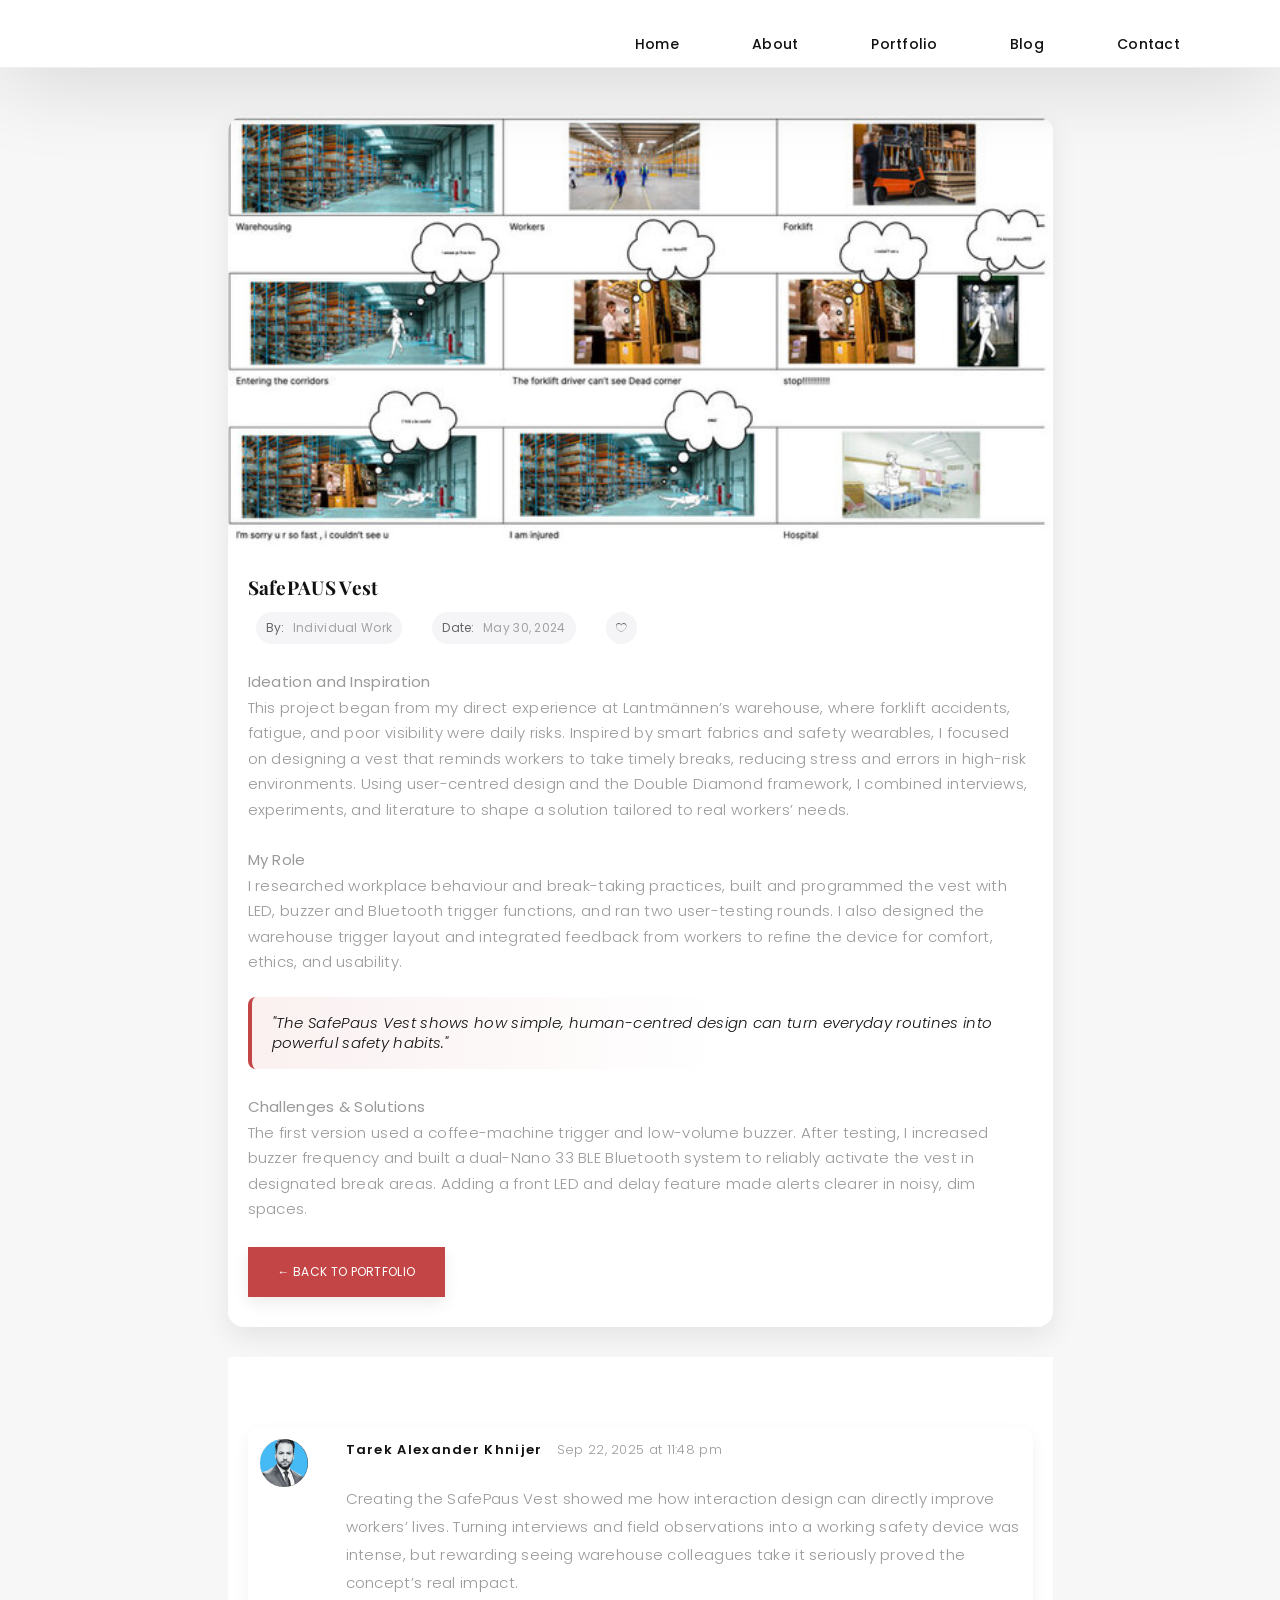
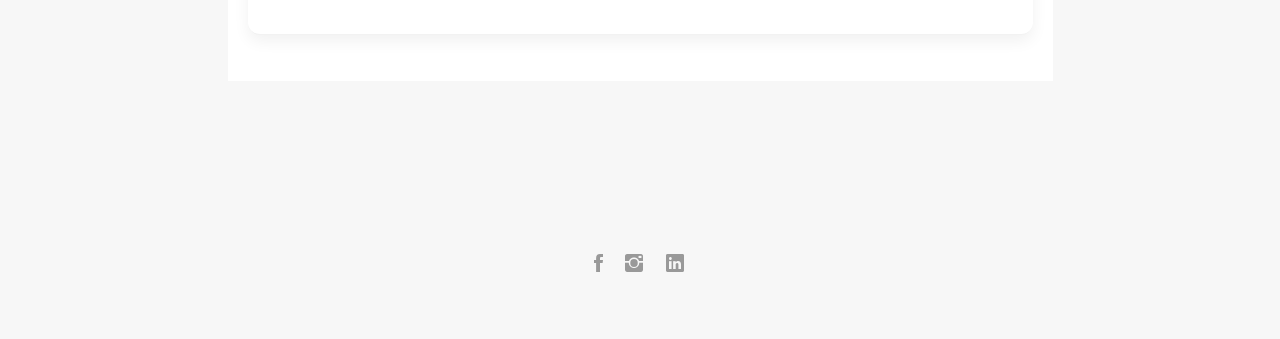
==== blog-single 4.html @ 35bedae0 "Add files via upload" ====
<!DOCTYPE html>
<html lang="en">
<head>
  <!-- meta -->
  <meta charset="utf-8">
  <meta content="width=device-width, initial-scale=1.0" name="viewport">

  <title>SafePAUS Vest</title>
  <meta name="description" content="SafePause Vest is a wearable concept designed to improve safety and well-being in warehouse environments. It gently reminds workers to take regular breaks using LED and buzzer feedback, helping reduce fatigue, errors, and accidents. Created by Tarek Alexander Khnijer, inspired by real warehouse experience.">
  <meta name="keywords" content="SafePause Vest, Wearable Design, Interaction Design, UX Research, Workplace Safety, IoT, Bluetooth, Prototyping, Malmö University, Tarek Alexander Khnijer">
  
  <!-- Google Fonts -->
  <link href="https://fonts.googleapis.com/css?family=Poppins:300,300i,400,400i,500,500i,600,600i,700,700i|Playfair+Display:400,400i,700,700i,900,900i" rel="stylesheet">

  <!-- Bootstrap CSS File -->
  <link href="lib/bootstrap/css/bootstrap.min.css" rel="stylesheet">

  <!-- Libraries CSS Files -->
  <link href="lib/ionicons/css/ionicons.min.css" rel="stylesheet">
  <link href="lib/owlcarousel/assets/owl.carousel.min.css" rel="stylesheet">
  <link href="lib/magnific-popup/magnific-popup.css" rel="stylesheet">
  <link href="lib/hover/hover.min.css" rel="stylesheet">

  <!-- Blog Stylesheet File -->
  <link href="css/blog.css" rel="stylesheet">

  <!-- Main Stylesheet File -->
  <link href="css/style.css" rel="stylesheet">

  <!-- Responsive css -->
  <link href="css/responsive.css" rel="stylesheet">

  <!-- Favicon -->
  <link rel="shortcut icon" href="images/favicon.png">

  <!-- ============ Brand + Subpage Overrides (match HOME) ============ -->
  <style>
    :root{
      --brand:#c44545;       /* أحمر ناعم */
      --brand-600:#a83232;   /* أغمق للهوفر */
      --gold:#d4af37;
      --grey:#dcdcdc;
      --ink:#111111;
      --bg:#ffffff;
    }
    @media (prefers-color-scheme: dark){
      :root{ --bg:#0b0f19; --ink:#e5e7eb; --grey:#334155; }
      body{ background:var(--bg); color:var(--ink); }
    }

    body{ background: var(--bg); color: var(--ink); }
    a{ color:var(--brand); text-decoration:none; transition:color .2s ease; }
    a:hover{ color:var(--brand-600); }
    a:focus{ outline:3px solid var(--brand-600); outline-offset:2px; border-radius:4px; }

    /* ===== Subpage NAV (روابط ترجع للـ HOME) ===== */
    #main-nav-subpage.subpage-nav{
      position: sticky; top:0; z-index: 1000;
      background: rgba(255,255,255,.9);
      backdrop-filter: blur(8px);
      border-bottom: 1px solid rgba(0,0,0,.06);
    }
    @media (prefers-color-scheme: dark){
      #main-nav-subpage.subpage-nav{
        background: rgba(11,15,25,.85);
        border-bottom-color: rgba(255,255,255,.06);
      }
    }
    #main-nav-subpage .nav-menu li a{ color: var(--ink); }
    #main-nav-subpage .nav-menu li a:hover{ color: var(--brand-600); }
    .nav-menu{ display:flex; gap:18px; justify-content:center; }

    /* ===== Article layout ===== */
    .main-content{ padding-top: 48px; }
    .single-main .block-main{
      background: #fff; border-radius: 16px; overflow: hidden;
      box-shadow: 0 10px 28px rgba(0,0,0,.08);
    }
    @media (prefers-color-scheme: dark){
      .single-main .block-main{ background:#0f1524; }
    }
    .single-main .block-main img{
      width:100%; height:auto; display:block; object-fit: cover;
      max-height: 520px;
    }
    .single-post .journal-txt h4 a{
      color: var(--ink);
      font-family: "Playfair Display", serif;
      font-weight: 700;
      letter-spacing: .3px;
    }
    .post-meta ul{ display:flex; flex-wrap:wrap; gap:14px; padding-left:0; }
    .post-meta li{
      display:inline-flex; align-items:center; gap:6px;
      color:#666; font-size:14px;
      background: #f5f5f7; padding:6px 10px; border-radius: 999px;
    }
    @media (prefers-color-scheme: dark){
      .post-meta li{ background:#162037; color:#b7c0d1; }
    }

    .single-post .padDiv{ padding: 24px 24px 28px; }
    @media (min-width: 768px){
      .single-post .padDiv{ padding: 32px 36px 40px; }
    }
    .single-post p{ line-height: 1.7; margin-bottom: 1.1rem; }
    .single-post blockquote{
      margin: 1.4rem 0; padding: 1rem 1.25rem;
      border-left: 4px solid var(--brand);
      background: linear-gradient(90deg, rgba(196,69,69,.08), transparent 60%);
      border-radius: 8px;
      font-style: italic;
    }

    /* ===== Comments minimal polish ===== */
    .entry-comments-item{
      display:flex; gap:12px; align-items:flex-start;
      background:#fff; border-radius:12px; padding:12px; box-shadow:0 6px 16px rgba(0,0,0,.06);
    }
    @media (prefers-color-scheme: dark){
      .entry-comments-item{ background:#0f1524; }
    }
    .entry-comments-avatar{ width:48px; height:48px; border-radius:50%; object-fit:cover; }
    .entry-comments-author{ font-weight:600; color:var(--ink); }

    /* ===== Buttons ===== */
    .btn-brand{
      background:var(--brand); border-color:var(--brand); color:#fff;
      box-shadow: 0 6px 16px rgba(0,0,0,.08);
      transition: all .2s ease; cursor: pointer;
    }
    .btn-brand:hover{ background:var(--brand-600); border-color:var(--brand-600); transform: translateY(-2px); box-shadow: 0 12px 24px rgba(0,0,0,.12); }

    /* ===== Mobile tweaks ===== */
    @media (max-width: 575.98px){
      .single-main .block-main img{ max-height: 360px; }
      .nav-menu{ gap:12px; font-size: 14px; }
    }

    /* احترام تقليل الحركة */
    @media (prefers-reduced-motion: reduce){
      *{ transition:none !important; animation:none !important; }
    }
  </style>
</head>

<body>

  <!-- start section navbar -->
  <nav id="main-nav-subpage" class="subpage-nav">
    <div class="row">
      <div class="container">
        <div class="responsive"><i data-icon="m" class="ion-navicon-round" aria-label="Open navigation"></i></div>
        <ul class="nav-menu list-unstyled">
          <!-- رجّعت الروابط للصفحة الرئيسية وأقسامها -->
          <li><a href="index.html#header" class="smoothScroll">Home</a></li>
          <li><a href="index.html#about" class="smoothScroll">About</a></li>
          <li><a href="index.html#portfolio" class="smoothScroll">Portfolio</a></li>
          <li><a href="index.html#journal" class="smoothScroll">Blog</a></li>
          <li><a href="index.html#contact" class="smoothScroll">Contact</a></li>
        </ul>
      </div>
    </div>
  </nav>
  <!-- End section navbar -->

  <!-- start section main content -->
  <div class="main-content paddsection">
    <div class="container">
      <div class="row justify-content-center">
        <div class="col-md-10 col-lg-9">
          <div class="row">
            <div class="container-main single-main">
              <div class="col-md-12">
                <div class="block-main mb-30">
                  <img src="images/blog-post-4.jpg" class="img-responsive" alt="SafePause Vest wearable concept" loading="lazy">
                  <div class="content-main single-post padDiv">
                    <div class="journal-txt">
                      <h4><a href="#">SafePAUS Vest</a></h4>
                    </div>

                    <div class="post-meta">
                      <ul class="list-unstyled mb-0">
                        <li class="author">by: <a href="#">Individual Work</a></li>
                        <li class="date">date: <a href="#">May 30, 2024</a></li>
                        <li class="commont"><i class="ion-ios-heart-outline" aria-hidden="true"></i></li>
                      </ul>
                    </div>

                    <p class="mb-30"><strong>Ideation and Inspiration</strong><br>
                      This project began from my direct experience at Lantmännen’s warehouse, where forklift accidents, fatigue, and poor visibility were daily risks. Inspired by smart fabrics and safety wearables, I focused on designing a vest that reminds workers to take timely breaks, reducing stress and errors in high-risk environments. Using user-centred design and the Double Diamond framework, I combined interviews, experiments, and literature to shape a solution tailored to real workers’ needs.
                    </p>

                    <p class="mb-30"><strong>My Role</strong><br>
                      I researched workplace behaviour and break-taking practices, built and programmed the vest with LED, buzzer and Bluetooth trigger functions, and ran two user-testing rounds. I also designed the warehouse trigger layout and integrated feedback from workers to refine the device for comfort, ethics, and usability.</p>

                    <blockquote>"The SafePaus Vest shows how simple, human-centred design can turn everyday routines into powerful safety habits."</blockquote>

                    <p class="mb-30"><strong>Challenges & Solutions</strong><br>
                      The first version used a coffee-machine trigger and low-volume buzzer. After testing, I increased buzzer frequency and built a dual-Nano 33 BLE Bluetooth system to reliably activate the vest in designated break areas. Adding a front LED and delay feature made alerts clearer in noisy, dim spaces.
                    </p>

                    <!-- CTA back to portfolio -->
                    <a href="index.html#portfolio" class="btn btn-brand mt-2">← Back to Portfolio</a>
                  </div>
                </div>
              </div>

              <!-- Comments -->
              <div class="col-md-12">
                <div class="comments text-left padDiv mb-30">
                  <div class="entry-comments">
                    <ul class="entry-comments-list list-unstyled">
                      <li>
                        <div class="entry-comments-item">
                          <img src="images/avatar.jpg" class="entry-comments-avatar" alt="Tarek AK avatar">
                          <div class="entry-comments-body">
                            <span class="entry-comments-author">Tarek Alexander Khnijer</span>
                            <span><a href="#">Sep 22, 2025 at 11:48 pm</a></span>
                            <p class="mb-10">Creating the SafePaus Vest showed me how interaction design can directly improve workers’ lives. Turning interviews and field observations into a working safety device was intense, but rewarding seeing warehouse colleagues take it seriously proved the concept’s real impact.</p>
                          </div>
                        </div>
                      </li>
                    </ul>
                  </div> <!-- .entry-comments -->
                </div>
              </div>

            </div><!-- .single-main -->
          </div><!-- .row -->
        </div><!-- .col -->
      </div><!-- .row -->
    </div><!-- .container -->
  </div>
  <!-- End section main content -->

  <!-- start section footer -->
  <div id="footer" class="text-center">
    <div class="container">
      <div class="socials-media text-center">
        <ul class="list-unstyled">
          <li><a href="https://www.facebook.com/share/1CvKpyGq5f/?mibextid=wwXIfr" target="_blank" rel="noopener" aria-label="Facebook"><i class="ion-social-facebook"></i></a></li>
          <li><a href="https://www.instagram.com/tarekalexanderkhnijer?igsh=MWh1aDJ3eDNhaWhnZA%3D%3D&utm_source=qr" target="_blank" rel="noopener" aria-label="Instagram"><i class="ion-social-instagram"></i></a></li>
          <li><a href="https://www.linkedin.com/in/tarek-alexander-khnijer-a9a128128" target="_blank" rel="noopener" aria-label="LinkedIn"><i class="ion-social-linkedin"></i></a></li>
        </ul>
      </div>
    </div>
  </div>
  <!-- End section footer -->

  <!-- JavaScript Libraries -->
  <script src="lib/jquery/jquery.min.js"></script>
  <script src="lib/jquery/jquery-migrate.min.js"></script>
  <script src="lib/bootstrap/js/bootstrap.bundle.min.js"></script>
  <script src="lib/typed/typed.js"></script>
  <script src="lib/owlcarousel/owl.carousel.min.js"></script>
  <script src="lib/magnific-popup/magnific-popup.min.js"></script>
  <script src="lib/isotope/isotope.pkgd.min.js"></script>

  <!-- Contact Form JavaScript File -->
  <script src="contactform/contactform.js"></script>

  <!-- Template Main Javascript File -->
  <script src="js/main.js"></script>
</body>
</html>
---- css/blog.css ----
/*-----------------------------------------------------------------------------------*/

/*  -  Navbar fixd page
/*-----------------------------------------------------------------------------------*/

.subpage-nav {
  display: block !important;
  position: relative;
}

/*-----------------------------------------------------------------------------------*/

/*  /* Single page */

/*-----------------------------------------------------------------------------------*/

/* main content */

.main-content {
  background: #f7f7f7;
}

.main-content .container-main {
  display: inline-block;
  width: 100%;
}

.main-content .container-main .block-main {
  margin-bottom: 30px;
  overflow: hidden;
}

.container-main .block-main .content-main {
  background: #fff none repeat scroll 0 0;
  display: inline-block;
  width: 100%;
}

.journal-txt h4 a {
  display: block;
  font-size: 19px;
  line-height: 24px;
  margin: 0 0 13px 0;
  font-weight: 500;
  color: #292929;
  -moz-transition: all 0.5s ease-in-out 0s;
  -ms-transition: all 0.5s ease-in-out 0s;
  -o-transition: all 0.5s ease-in-out 0s;
  -webkit-transition: all 0.5s ease-in-out 0s;
  transition: all 0.5s ease-in-out 0s;
}

.journal-txt h4 a:hover {
  color: #b8a07e;
  -moz-transition: all 0.5s ease-in-out 0s;
  -ms-transition: all 0.5s ease-in-out 0s;
  -o-transition: all 0.5s ease-in-out 0s;
  -webkit-transition: all 0.5s ease-in-out 0s;
  transition: all 0.5s ease-in-out 0s;
}

.post-meta ul li {
  font-size: 12px;
  font-weight: normal;
  margin-left: 8px;
  margin-right: 8px;
  text-transform: capitalize;
  display: inline-block;
  float: none;
}

.content-main .post-meta a {
  color: #a2a2a2;
  margin-left: 5px;
}

/* Commonts */

.comments {
  background: #fff;
}

.entry-comments h6 {
  margin-right: 10px;
  font-size: 13px;
  letter-spacing: 0.1em;
  font-weight: 500;
}

.entry-comments-item {
  margin-top: 40px;
  padding-bottom: 40px;
  border-bottom: 1px solid #f2f2f2;
}

.entry-comments-avatar {
  position: absolute;
  display: block;
  border-radius: 50%;
  width: 60px;
  height: 60px;
}

.entry-comments-body {
  padding-left: 86px;
}

.entry-comments-author {
  margin-right: 10px;
  font-size: 13px;
  color: #292929;
  letter-spacing: 0.1em;
  font-weight: 500;
}

.rep {
  font-size: 13px;
  color: #292929;
  letter-spacing: 0.1em;
  font-weight: 500;
  text-transform: capitalize;
}

.entry-comments span a {
  font-size: 13px;
  color: #999;
}

.entry-comments-reply {
  padding-left: 10%;
}

/* Commonts form */

.cmt {
  background: #fff;
}

blockquote {
  padding: 40px;
  background-color: #f2f2f2;
  margin: 30px 0;
  border: none;
  border-left: 4px solid #b8a07e;
}
---- css/style.css ----
/*
  Theme Name: Folio
  Theme URL: https://bootstrapmade.com/folio-bootstrap-portfolio-template/
  Author: BootstrapMade.com
  Author URL: https://bootstrapmade.com
*/

/*  General Styling
/*-----------------------------------------------------------------------------------*/

body {
  background: #ffffff;
  color: #898989;
  font-family: 'Poppins', helvetica;
  font-size: 15px;
  font-weight: 300;
  line-height: 20px;
  letter-spacing: 0.02em;
  overflow-x: hidden;
  margin: 0 auto;
  padding: 0;
  -moz-box-sizing: border-box;
  -ms-box-sizing: border-box;
  -o-box-sizing: border-box;
  -webkit-box-sizing: border-box;
  box-sizing: border-box;
}

h1, h2, h3, h4, h5, h6 {
  margin: 0;
}

h2 {
  color: #292929;
  font-weight: 600;
}

h4 {
  color: #292929;
  font-size: 14px;
  font-weight: 600;
}

a {
  color: #292929;
  text-decoration: none !important;
  -moz-transition: all 0.5s ease-in-out 0s;
  -ms-transition: all 0.5s ease-in-out 0s;
  -o-transition: all 0.5s ease-in-out 0s;
  -webkit-transition: all 0.5s ease-in-out 0s;
  transition: all 0.5s ease-in-out 0s;
}

a:hover {
  -moz-transition: all 0.5s ease-in-out 0s;
  -ms-transition: all 0.5s ease-in-out 0s;
  -o-transition: all 0.5s ease-in-out 0s;
  -webkit-transition: all 0.5s ease-in-out 0s;
  transition: all 0.5s ease-in-out 0s;
}

a:hover, a:focus {
  color: #b8a07e;
  text-decoration: underline;
}

nav ul li a {
  padding: 2px 0 0 0;
  position: relative;
  display: block;
  font-size: 12px;
  color: #999999;
  letter-spacing: 0.1em;
  font-weight: 500;
  line-height: 14px;
  text-transform: uppercase;
  -moz-transition: all 0.5s ease-in-out 0s;
  -ms-transition: all 0.5s ease-in-out 0s;
  -o-transition: all 0.5s ease-in-out 0s;
  -webkit-transition: all 0.5s ease-in-out 0s;
  transition: all 0.5s ease-in-out 0s;
}

p {
  margin: 25px 0;
  padding: 0;
  font-size: 15px;
  color: #999999;
  line-height: 28px;
}

::-moz-selection {
  background: #b8a07e;
  color: #fff;
}

::selection {
  background: #b8a07e;
  color: #fff;
}

.btn {
  background: #333;
  border: medium none;
  border-radius: 0;
  color: #fff;
  font-size: 12px;
  height: 50px;
  line-height: 50px;
  padding: 0 30px;
  text-transform: uppercase;
}

.btn:hover, .btn:focus {
  color: #fff;
}

.padDiv {
  padding: 30px 20px;
}

.section-title {
  margin-bottom: 70px;
}

.section-title h2 {
  font-size: 25px;
  letter-spacing: 2px;
  text-transform: uppercase;
}

.form-control {
  background-color: transparent;
  border: 1px solid #999;
  border-radius: 0;
  color: #999999;
  font-size: 12px;
  font-weight: 500;
  height: 50px;
  letter-spacing: 0.1em;
  padding-left: 10px;
  margin: 0 0 25px 0;
  line-height: 14px;
  text-transform: uppercase;
}

.form-control:focus {
  box-shadow: none;
  outline: 0 none;
}

.paddsection {
  padding-top: 90px;
  padding-bottom: 90px;
}

.paddsections {
  padding-top: 90px;
  padding-bottom: 90px !important;
}

.hvr-shutter-in-horizontal::before {
  background: #333;
}

.hvr-shutter-in-horizontal:hover {
  background: #b8a07e;
}

.mb-30 {
  margin-bottom: 30px;
}

/*-----------------------------------------------------------------------------------*/
/*  Navbar Top
/*-----------------------------------------------------------------------------------*/

nav {
  position: fixed;
  background: #fff;
  z-index: 1000;
  width: 100%;
  padding: 20px;
  display: none;
  -webkit-box-shadow: 0px 2px 92px 0px rgba(0, 0, 0, 0.18);
  -moz-box-shadow: 0px 2px 92px 0px rgba(0, 0, 0, 0.18);
  box-shadow: 0px 2px 92px 0px rgba(0, 0, 0, 0.18);
}

.nav-menu {
  float: right;
  line-height: 32px;
  margin-bottom: 0;
  padding-top: 16px;
}

nav ul li {
  float: left;
  margin-right: 15px;
  font-family: 'Poppins', sans-serif;
  font-size: 14px;
  margin-left: 40px;
}

nav ul li a {
  padding: 2px 0 0 0;
  position: relative;
  display: block;
  font-size: 14px;
  color: #999999;
  font-family: 'Poppins', helvetica;
  font-weight: 500;
  line-height: 16px;
  text-transform: uppercase;
  letter-spacing: 0.02em;
  text-transform: capitalize;
}

.logo {
  float: left;
}

.logo img {
  width: 100px;
  height: 50px;
}

.responsive {
  display: none;
  font-size: 23px;
}

.active {
  color: #afafaf;
}

/*----------------------------------------------------------------------------------*/
/*  Header
/*-----------------------------------------------------------------------------------*/

#header {
  background: url("../images/home-bg.jpg") repeat scroll center center / cover;
  height: 100vh;
  width: 100%;
}


#header .header-content {
  height: 100vh;
  text-align: left;
  width: 100%;
  display: flex;
  justify-content: center;
  flex-direction: column;
}

.header-content h1 {
  font-size: 40px;
  font-weight: 700;
  margin-bottom: 10px;
  text-transform: uppercase;
  color: #fff;
}

.header-content p {
  font-size: 13px;
  letter-spacing: 5px;
  margin-top: 0;
  margin-bottom: 30px;
  text-transform: capitalize;
  color: #fff;
  font-weight: 500;
}

.header-content .list-social li {
  float: left;
  margin-right: 20px;
}

.header-content .list-social li i {
  color: #fff;
  font-size: 15px;
}

/*-----------------------------------------------------------------------------------*/
/*  Aout-us
/*-----------------------------------------------------------------------------------*/

#about {
  width: 100%;
  height: auto;
  background: #f7f7f7;
  padding-top: 190px;
}

#about .div-img-bg {
  padding-bottom: 30px;
  border: 20px solid #b8a07e;
}

#about .div-img-bg .about-img img {
  width: 100%;
  box-shadow: 0px 0px 85px 0px rgba(0, 0, 0, 0.14);
  margin-top: -60px;
  margin-left: 40px;
  height: 400px;
  object-fit: cover;
}

#about .about-descr .p-heading {
  font-family: 'Playfair Display', serif;
  font-size: 28px;
  text-align: left;
}

#about .about-descr .separator {
  max-width: 80%;
  margin-bottom: 0;
  text-align: left;
}

/*-----------------------------------------------------------------------------------*/
/*   Services
/*-----------------------------------------------------------------------------------*/

#services {
  background: #f7f7f7;
  position: relative;
  padding-bottom: 80px;
}

.owl-item {
  float: left;
}
.services-block span {
  margin: 10px 0;
  position: relative;
  font-size: 13px;
  color: #292929;
  letter-spacing: 0.1em;
  font-weight: 500;
  text-transform: uppercase;
  display: block;
}

.services-block .separator {
  margin: 0;
  font-size: 13px;
  line-height: 22px;
}

.services-block i {
  font-size: 44px;
  color: #b8a07e;
  line-height: 44px;
}


.services-carousel  .owl-stage-outer {
  overflow: hidden;
}

.services-carousel .owl-dots {
  margin-top: 5px;
  text-align: center;
}

.services-carousel .owl-dot {
  display: inline-block;
  margin: 0 5px;
  width: 12px !important;
  height: 12px !important;
  border-radius: 50%;
  border: 0;
  padding: 0 !important;
  background-color: #ddd;
  cursor: pointer;
}

.services-carousel .owl-dot.active {
  background-color: #b8a07e;
}

.owl-nav {
  display: none;
}


/*-----------------------------------------------------------------------------------*/
/*  Portfolio
/*-----------------------------------------------------------------------------------*/

#portfolio {
  position: relative;
  padding-bottom: 50px;
}

#portfolio .portfolio-list {
  margin-bottom: 50px;
}

#portfolio .portfolio-list .nav {
  display: inline-block;
  margin: 0;
}

#portfolio .portfolio-list .nav li {
  margin: 0 40px 0 0;
  float: left;
  font-size: 14px;
  color: #999999;
  line-height: 16px;
  cursor: pointer;
  font-family: 'Poppins', helvetica;
  font-weight: 500;
  letter-spacing: 0.02em;
  text-transform: capitalize;
  -moz-transition: all 0.5s ease-in-out 0s;
  -ms-transition: all 0.5s ease-in-out 0s;
  -o-transition: all 0.5s ease-in-out 0s;
  -webkit-transition: all 0.5s ease-in-out 0s;
  transition: all 0.5s ease-in-out 0s;
}

#portfolio .portfolio-list .nav li:hover, #portfolio .portfolio-list .nav li.filter-active  {
  color: #b8a07e;
  -moz-transition: all 0.5s ease-in-out 0s;
  -ms-transition: all 0.5s ease-in-out 0s;
  -o-transition: all 0.5s ease-in-out 0s;
  -webkit-transition: all 0.5s ease-in-out 0s;
  transition: all 0.5s ease-in-out 0s;
}

#portfolio .portfolio-container {
  display: inline-block;
  margin-bottom: 50px;
  width: 100%;
}

.portfolio-thumbnail {
  margin-bottom: 30px;
  overflow: hidden;
  min-height: 260px;
}

.portfolio-thumbnail img {
  max-width: 100%;
}

/*-----------------------------------------------------------------------------------*/
/*  Journal
/*-----------------------------------------------------------------------------------*/

#journal,  #journal-blog {
  height: auto;
  width: 100%;
  background: #f7f7f7;
  padding-bottom: 60px;
  position: relative;
}

#journal-blog {
  background: #fff;
  padding-bottom: 30px;
}

#journal .journal-block {
  display: inline-block;
  height: auto;
  width: 100%;
}

#journal .journal-block .journal-info {
  position: relative;
}

.journal-block .journal-info img {
  max-width: 100%;
}

.journal-block .journal-info .journal-txt {
  padding: 25px 0px;
  position: relative;
}

.journal-block .journal-info .journal-txt h4 a {
  display: block;
  font-size: 19px;
  line-height: 24px;
  margin: 0 0 13px 0;
  font-weight: 500;
  color: #292929;
  -moz-transition: all 0.5s ease-in-out 0s;
  -ms-transition: all 0.5s ease-in-out 0s;
  -o-transition: all 0.5s ease-in-out 0s;
  -webkit-transition: all 0.5s ease-in-out 0s;
  transition: all 0.5s ease-in-out 0s;
}

.journal-block .journal-info .journal-txt h4 a:hover {
  color: #b8a07e;
  -moz-transition: all 0.5s ease-in-out 0s;
  -ms-transition: all 0.5s ease-in-out 0s;
  -o-transition: all 0.5s ease-in-out 0s;
  -webkit-transition: all 0.5s ease-in-out 0s;
  transition: all 0.5s ease-in-out 0s;
}

.journal-block .journal-info .journal-txt p {
  margin: 0;
  font-size: 14px;
  line-height: 24px;
}

/*-----------------------------------------------------------------------------------*/
/*  Contact
/*-----------------------------------------------------------------------------------*/

#contact {
  height: auto;
  width: 100%;
}

.contact-details {
  list-style: none;
  margin: 0;
  padding: 0;
}

.contact-details li {
  padding-bottom: 10px;
}

#contact input, #contact textarea {
  width: 100%;
}


#contact  #sendmessage {
  color: #18d26e;
  border: 1px solid #18d26e;
  display: none;
  text-align: center;
  padding: 15px;
  font-weight: 600;
  margin: 15px;
}

#contact  #errormessage {
  color: red;
  display: none;
  border: 1px solid red;
  text-align: center;
  padding: 15px;
  font-weight: 600;
  margin: 15px;
}

#contact #sendmessage.show, #contact #errormessage.show, #contact .show {
  display: block;
}

#contact .validation {
  color: red;
  display: none;
  margin: 0 0 20px;
  font-weight: 400;
  font-size: 13px;
}

/*-----------------------------------------------------------------------------------*/
/*  Footer
/*-----------------------------------------------------------------------------------*/

#footer {
  background: #f7f7f7;
  padding-top: 50px;
  padding-bottom: 50px;
}

#footer .socials-media {
  width: 100%;
}

#footer .socials-media ul {
  display: inline-block;
  float: none;
  margin: 0 0 20px 0;
}

#footer .socials-media ul li {
  float: left;
  margin-left: 10px;
  margin-right: 10px;
}

#footer .socials-media ul li a {
  font-size: 24px;
  color: #999;
  letter-spacing: 0.1em;
  font-weight: 500;
  background: transparent;
  text-transform: uppercase;
  -moz-transition: all 0.5s ease-in-out 0s;
  -ms-transition: all 0.5s ease-in-out 0s;
  -o-transition: all 0.5s ease-in-out 0s;
  -webkit-transition: all 0.5s ease-in-out 0s;
  transition: all 0.5s ease-in-out 0s;
}

#footer .socials-media ul li a:hover {
  color: #b8a07e;
  -moz-transition: all 0.5s ease-in-out 0s;
  -ms-transition: all 0.5s ease-in-out 0s;
  -o-transition: all 0.5s ease-in-out 0s;
  -webkit-transition: all 0.5s ease-in-out 0s;
  transition: all 0.5s ease-in-out 0s;
}

#footer p {
  font-size: 12px;
  letter-spacing: 0.1em;
  font-weight: 500;
  margin-top: 0;
  text-transform: uppercase;
}

.credits {
  font-size: 13px;
}
---- css/responsive.css ----
/** Width between 1200x to 0
 *  ~~~~~~~~~~~~~~~~~~~~~~~~~~~~~~~~~~~~
 */

@media (min-width: 1200px) {

}

/** Width between 992px to 1199px
 *  ~~~~~~~~~~~~~~~~~~~~~~~~~~~~~~~~~~~~
 */

@media (min-width: 992px) and (max-width: 1199px) {
  
}

/** Width between 768px to 991px
 *  ~~~~~~~~~~~~~~~~~~~~~~~~~~~~~~~~~~~~
 */

@media (min-width: 768px) and (max-width: 991px) {
  /* Navbar */
  nav {
    padding: 10px 15px;
  }
  .nav-menu {
    margin-top: 40px;
    display: none;
    float: none;
    width: 100%;
  }
  .nav-menu li {
    float: none;
    width: 100%;
    text-align: center;
    border-top: 1px solid #f7f7f7;
    line-height: 45px;
    margin-left: 0;
    padding-top: 10px;
    padding-bottom: 10px;
  }
  .responsive {
    float: right;
    padding-top: 15px;
    display: block;
  }
  /* About */
  .head-info .header-content .cmaster h1 {
    font-size: 32px;
  }
  #about .div-img-bg {
    padding: 0;
  }
  #about .div-img-bg .about-img img {
    margin-top: 0%;
    margin-left: calc(0% - 0px);
  }
  #about .about-descr .p-heading {
    font-size: 20px;
  }
  #about .about-descr .separator {
    max-width: 100%;
    margin-bottom: 0;
  }
  /* portfolio */
  #portfolio .portfolio-list .nav li {
    float: none;
    margin: 20px;
    display: inline-block;
  }
  /* journal */
  #journal .journal-block .journal-info {
    margin-bottom: 30px;
  }
  /* Contact */
  .contact-contact {
    margin-bottom: 30px;
  }
  /* Footer */
  #footer .socials-media ul li {
    margin-right: 0;
    margin-left: 0;
    float: none;
    display: inline-block;
  }
}

/** Width between 767px to 0
 *  ~~~~~~~~~~~~~~~~~~~~~~~~~~~~~~~~~~~~
 */

@media (max-width: 767px) {
  /* Navbar */
  nav {
    padding: 20px 15px;
  }
  .nav-menu {
    margin-top: 40px;
    display: none;
    float: none;
    width: 100%;
  }
  .nav-menu li {
    float: none;
    width: 100%;
    text-align: center;
    border-top: 1px solid #f7f7f7;
    line-height: 45px;
    margin-left: 0;
    padding-top: 10px;
    padding-bottom: 10px;
  }
  .responsive {
    float: right;
    padding-top: 15px;
    display: block;
  }
  /* About */
  .head-info .header-content h1 {
    font-size: 32px;
  }
  #about .div-img-bg {
    padding: 0;
  }
  #about .div-img-bg .about-img img {
    margin-top: 0%;
    margin-left: calc(0% - 0px);
  }
  #about .about-descr .p-heading {
    font-size: 20px;
  }
  #about .about-descr .separator {
    max-width: 100%;
    margin-bottom: 0;
  }
  /* portfolio */
  #portfolio .portfolio-list .nav li {
    float: none;
    margin: 20px;
    display: inline-block;
  }
  /* journal */
  #journal .journal-block .journal-info {
    margin-bottom: 30px;
  }
  /* Contact */
  .contact-contact {
    margin-bottom: 30px;
  }
  /* Footer */
  #footer .socials-media ul li {
    margin-right: 0;
    margin-left: 0;
    float: none;
    display: inline-block;
  }
}

/** Width between 600px to 0
 *  ~~~~~~~~~~~~~~~~~~~~~~~~~~~~~~~~~~~~
 */

@media (max-width: 600px) {
  /* Navbar */
  nav {
    padding: 20px 15px;
  }
  .nav-menu {
    margin-top: 40px;
    display: none;
    float: none;
    width: 100%;
  }
  .nav-menu li {
    float: none;
    width: 100%;
    text-align: center;
    border-top: 1px solid #f7f7f7;
    line-height: 45px;
    margin-left: 0;
    padding-top: 10px;
    padding-bottom: 10px;
  }
  .responsive {
    float: right;
    padding-top: 15px;
    display: block;
  }
  /* About */
  .head-info .header-content h1 {
    font-size: 32px;
  }
  #about .div-img-bg {
    padding: 0;
  }
  #about .div-img-bg .about-img img {
    margin-top: 0%;
    margin-left: calc(0% - 0px);
  }
  #about .about-descr .p-heading {
    font-size: 20px;
  }
  #about .about-descr .separator {
    max-width: 100%;
    margin-bottom: 0;
  }
  /* portfolio */
  #portfolio .portfolio-list .nav li {
    float: none;
    margin: 10px;
    display: inline-block;
  }
  /* journal */
  #journal .journal-block .journal-info {
    margin-bottom: 30px;
  }
  /* Contact */
  .contact-contact {
    margin-bottom: 30px;
  }
  /* Footer */
  #footer .socials-media ul li {
    margin-right: 0;
    margin-left: 0;
    float: none;
    display: inline-block;
  }
}

/** Width between 480px to 0
 *  ~~~~~~~~~~~~~~~~~~~~~~~~~~~~~~~~~~~~
 */

@media (max-width: 480px) {
  /* Navbar */
  nav {
    padding: 20px 15px;
  }
  .nav-menu {
    margin-top: 40px;
    display: none;
    float: none;
    width: 100%;
  }
  .nav-menu li {
    float: none;
    width: 100%;
    text-align: center;
    border-top: 1px solid #f7f7f7;
    line-height: 45px;
    margin-left: 0;
    padding-top: 10px;
    padding-bottom: 10px;
  }
  .responsive {
    float: right;
    padding-top: 15px;
    display: block;
  }
  /* About */
  .head-info .header-content h1 {
    font-size: 32px;
  }
  #about .div-img-bg {
    padding: 0;
  }
  #about .div-img-bg .about-img img {
    margin-top: 0%;
    margin-left: calc(0% - 0px);
  }
  #about .about-descr .p-heading {
    font-size: 20px;
  }
  #about .about-descr .separator {
    max-width: 100%;
    margin-bottom: 0;
  }
  /* portfolio */
  #portfolio .portfolio-list .nav li {
    float: none;
    margin: 20px;
  }
  /* journal */
  #journal .journal-block .journal-info {
    margin-bottom: 30px;
  }
  /* Contact */
  .contact-contact {
    margin-bottom: 30px;
  }
  /* Footer */
  #footer .socials-media ul li {
    margin-right: 0;
    margin-left: 0;
    float: none;
    display: inline-block;
  }
}

/** Width between 320px to 0
 *  ~~~~~~~~~~~~~~~~~~~~~~~~~~~~~~~~~~~~
 */

@media (max-width: 320px) {
  /* Navbar */
  nav {
    padding: 20px 15px;
  }
  .nav-menu {
    margin-top: 40px;
    display: none;
    float: none;
    width: 100%;
  }
  .nav-menu li {
    float: none;
    width: 100%;
    text-align: center;
    border-top: 1px solid #f7f7f7;
    line-height: 45px;
    margin-left: 0;
    padding-top: 10px;
    padding-bottom: 10px;
  }
  .responsive {
    float: right;
    padding-top: 15px;
    display: block;
  }
  /* About */
  .head-info .header-content h1 {
    font-size: 32px;
  }
  #about .div-img-bg {
    padding: 0;
  }
  #about .div-img-bg .about-img img {
    margin-top: 0%;
    margin-left: calc(0% - 0px);
  }
  #about .about-descr .p-heading {
    font-size: 20px;
  }
  #about .about-descr .separator {
    max-width: 100%;
    margin-bottom: 0;
  }
  /* portfolio */
  #portfolio .portfolio-list .nav li {
    float: none;
    margin: 20px;
  }
  /* journal */
  #journal .journal-block .journal-info {
    margin-bottom: 30px;
  }
  /* Contact */
  .contact-contact {
    margin-bottom: 30px;
  }
  /* Footer */
  #footer .socials-media ul li {
    margin-right: 0;
    margin-left: 0;
    float: none;
    display: inline-block;
  }
  /* Single page */
  .entry-comments-body span {
    display: inline-block;
    margin-right: 0;
  }
}
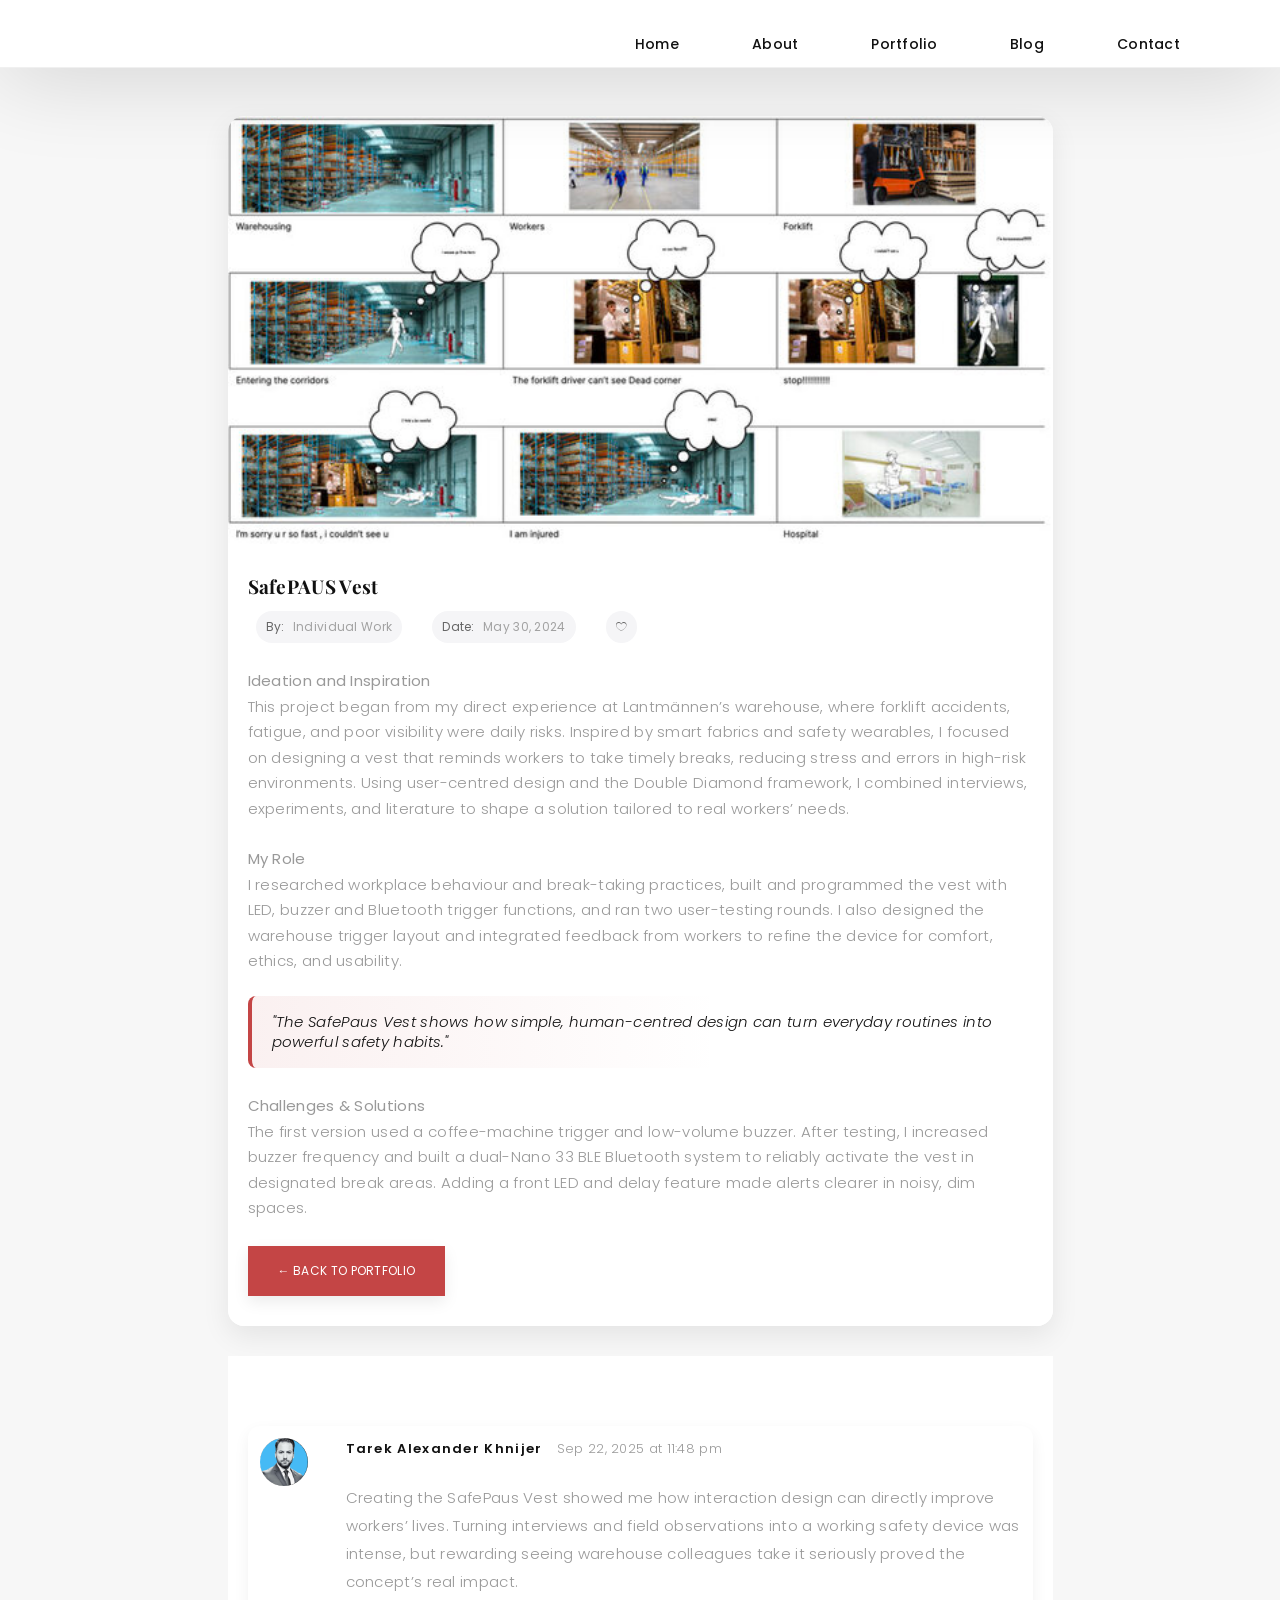
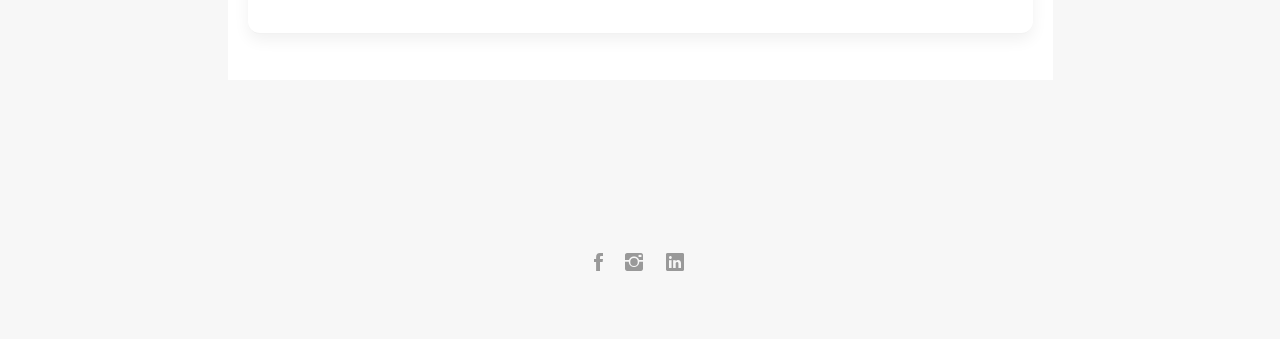
==== commit 7f41c0c8: "Update blog-single 4.html" ====
--- a/blog-single 4.html
+++ b/blog-single 4.html
@@ -141,6 +141,32 @@
     @media (prefers-reduced-motion: reduce){
       *{ transition:none !important; animation:none !important; }
     }
+    /* موبايل: خلّي الاقتباس واضح ومقروء */
+@media (max-width: 576px){
+  .single-post blockquote{
+    background: linear-gradient(90deg, rgba(196,69,69,.16) 0%, rgba(255,255,255,.98) 70%);
+    border-left-width: 5px;
+    color: #1f2937 !important;
+    font-weight: 600;
+    letter-spacing: .2px;
+    line-height: 1.6;
+    padding: 1.1rem 1.25rem;
+    margin: 1.1rem 0;
+  }
+  .single-post blockquote, 
+  .single-post blockquote em, 
+  .single-post blockquote i{
+    color: #1f2937 !important;
+  }
+}
+
+/* تباين أفضل في المود الداكن */
+@media (prefers-color-scheme: dark){
+  .single-post blockquote{
+    background: linear-gradient(90deg, rgba(196,69,69,.30) 0%, rgba(22,32,55,.92) 70%);
+    color: #e5e7eb !important;
+  }
+}
   </style>
 </head>
 
@@ -264,3 +290,4 @@
   <script src="js/main.js"></script>
 </body>
 </html>
+
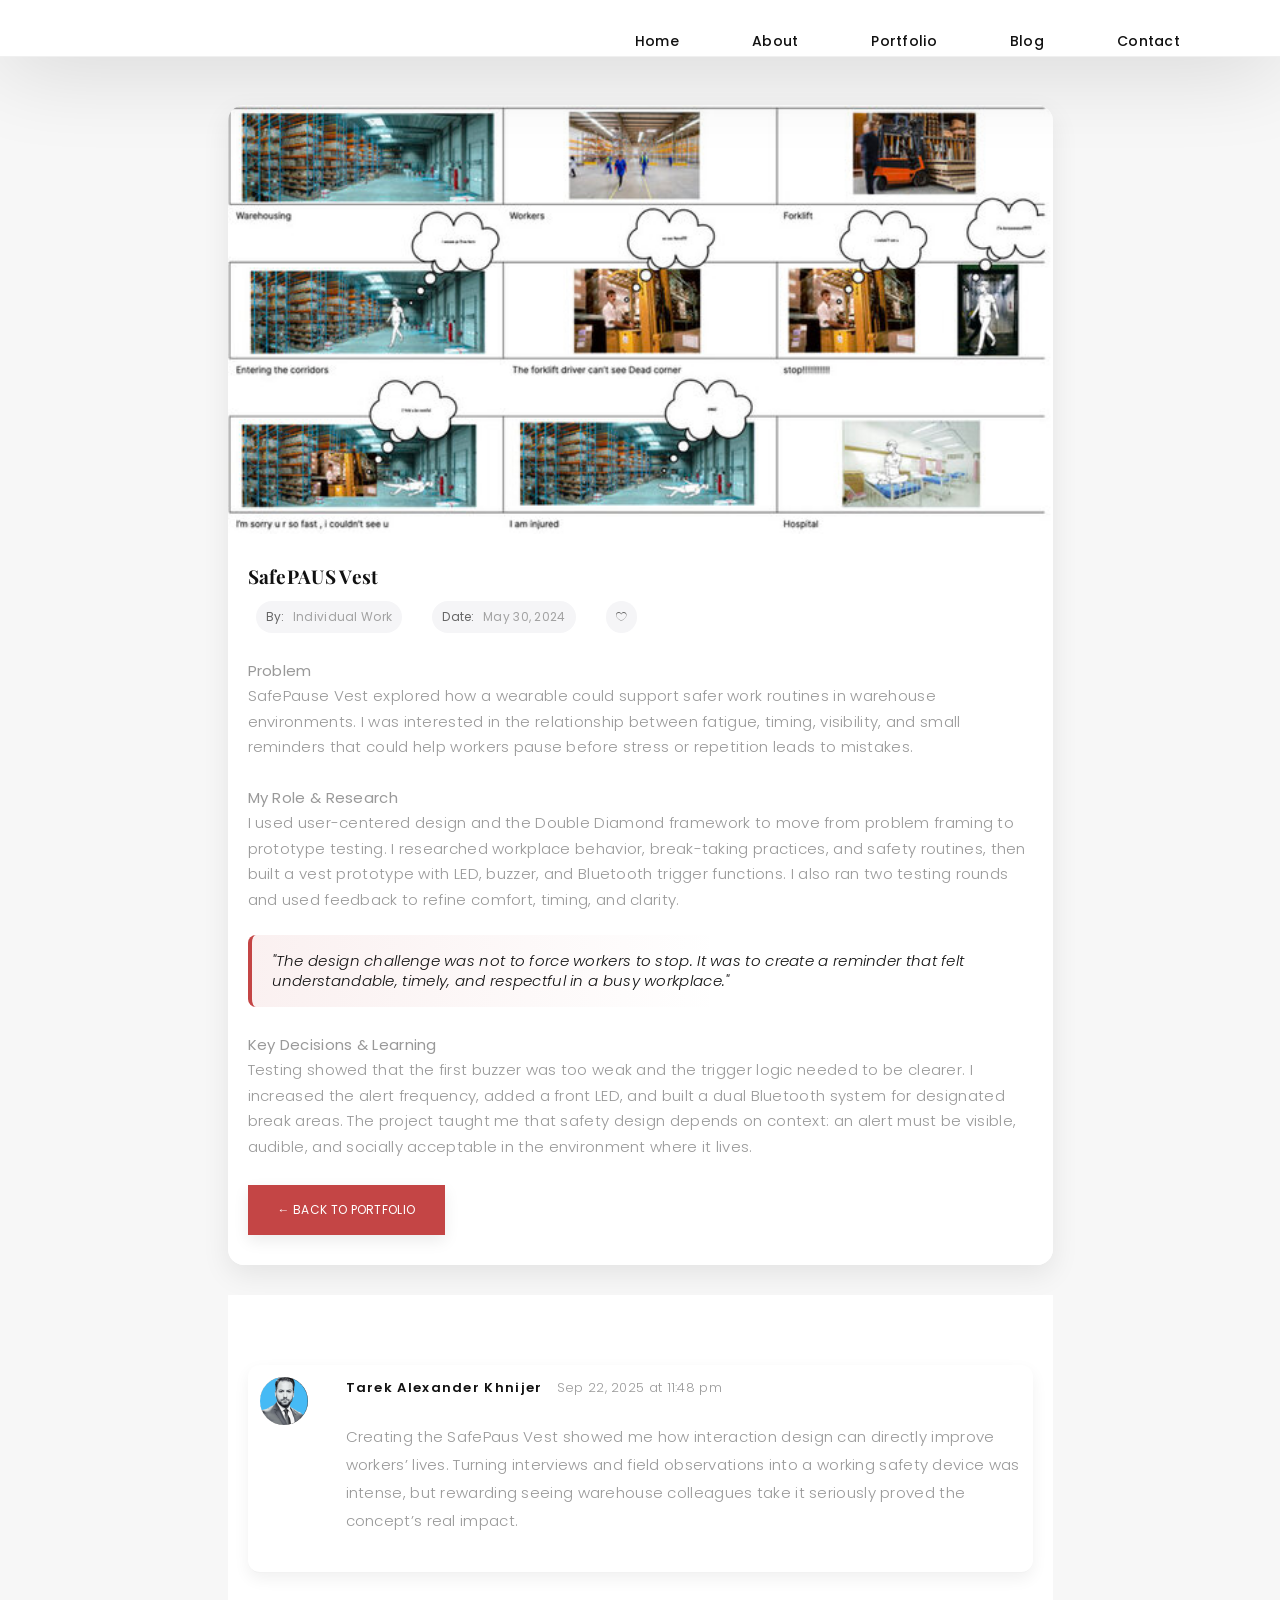
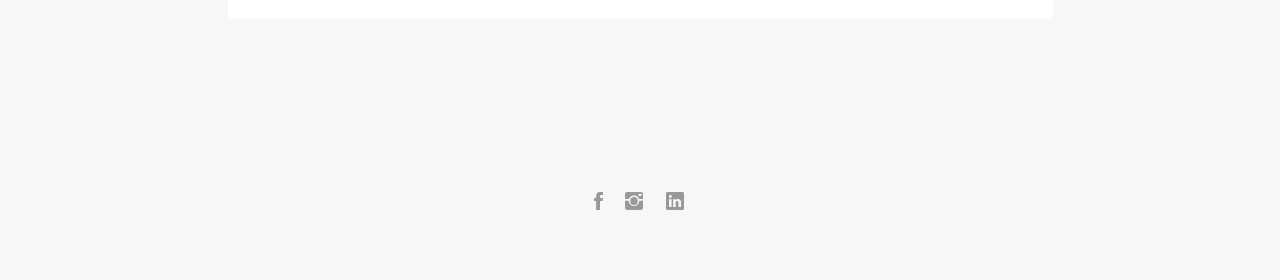
==== commit b76d04d9: "Add files via upload Update website" ====
--- a/blog-single 4.html
+++ b/blog-single 4.html
@@ -1,293 +1,293 @@
-<!DOCTYPE html>
-<html lang="en">
-<head>
-  <!-- meta -->
-  <meta charset="utf-8">
-  <meta content="width=device-width, initial-scale=1.0" name="viewport">
-
-  <title>SafePAUS Vest</title>
-  <meta name="description" content="SafePause Vest is a wearable concept designed to improve safety and well-being in warehouse environments. It gently reminds workers to take regular breaks using LED and buzzer feedback, helping reduce fatigue, errors, and accidents. Created by Tarek Alexander Khnijer, inspired by real warehouse experience.">
-  <meta name="keywords" content="SafePause Vest, Wearable Design, Interaction Design, UX Research, Workplace Safety, IoT, Bluetooth, Prototyping, Malmö University, Tarek Alexander Khnijer">
-  
-  <!-- Google Fonts -->
-  <link href="https://fonts.googleapis.com/css?family=Poppins:300,300i,400,400i,500,500i,600,600i,700,700i|Playfair+Display:400,400i,700,700i,900,900i" rel="stylesheet">
-
-  <!-- Bootstrap CSS File -->
-  <link href="lib/bootstrap/css/bootstrap.min.css" rel="stylesheet">
-
-  <!-- Libraries CSS Files -->
-  <link href="lib/ionicons/css/ionicons.min.css" rel="stylesheet">
-  <link href="lib/owlcarousel/assets/owl.carousel.min.css" rel="stylesheet">
-  <link href="lib/magnific-popup/magnific-popup.css" rel="stylesheet">
-  <link href="lib/hover/hover.min.css" rel="stylesheet">
-
-  <!-- Blog Stylesheet File -->
-  <link href="css/blog.css" rel="stylesheet">
-
-  <!-- Main Stylesheet File -->
-  <link href="css/style.css" rel="stylesheet">
-
-  <!-- Responsive css -->
-  <link href="css/responsive.css" rel="stylesheet">
-
-  <!-- Favicon -->
-  <link rel="shortcut icon" href="images/favicon.png">
-
-  <!-- ============ Brand + Subpage Overrides (match HOME) ============ -->
-  <style>
-    :root{
-      --brand:#c44545;       /* أحمر ناعم */
-      --brand-600:#a83232;   /* أغمق للهوفر */
-      --gold:#d4af37;
-      --grey:#dcdcdc;
-      --ink:#111111;
-      --bg:#ffffff;
-    }
-    @media (prefers-color-scheme: dark){
-      :root{ --bg:#0b0f19; --ink:#e5e7eb; --grey:#334155; }
-      body{ background:var(--bg); color:var(--ink); }
-    }
-
-    body{ background: var(--bg); color: var(--ink); }
-    a{ color:var(--brand); text-decoration:none; transition:color .2s ease; }
-    a:hover{ color:var(--brand-600); }
-    a:focus{ outline:3px solid var(--brand-600); outline-offset:2px; border-radius:4px; }
-
-    /* ===== Subpage NAV (روابط ترجع للـ HOME) ===== */
-    #main-nav-subpage.subpage-nav{
-      position: sticky; top:0; z-index: 1000;
-      background: rgba(255,255,255,.9);
-      backdrop-filter: blur(8px);
-      border-bottom: 1px solid rgba(0,0,0,.06);
-    }
-    @media (prefers-color-scheme: dark){
-      #main-nav-subpage.subpage-nav{
-        background: rgba(11,15,25,.85);
-        border-bottom-color: rgba(255,255,255,.06);
-      }
-    }
-    #main-nav-subpage .nav-menu li a{ color: var(--ink); }
-    #main-nav-subpage .nav-menu li a:hover{ color: var(--brand-600); }
-    .nav-menu{ display:flex; gap:18px; justify-content:center; }
-
-    /* ===== Article layout ===== */
-    .main-content{ padding-top: 48px; }
-    .single-main .block-main{
-      background: #fff; border-radius: 16px; overflow: hidden;
-      box-shadow: 0 10px 28px rgba(0,0,0,.08);
-    }
-    @media (prefers-color-scheme: dark){
-      .single-main .block-main{ background:#0f1524; }
-    }
-    .single-main .block-main img{
-      width:100%; height:auto; display:block; object-fit: cover;
-      max-height: 520px;
-    }
-    .single-post .journal-txt h4 a{
-      color: var(--ink);
-      font-family: "Playfair Display", serif;
-      font-weight: 700;
-      letter-spacing: .3px;
-    }
-    .post-meta ul{ display:flex; flex-wrap:wrap; gap:14px; padding-left:0; }
-    .post-meta li{
-      display:inline-flex; align-items:center; gap:6px;
-      color:#666; font-size:14px;
-      background: #f5f5f7; padding:6px 10px; border-radius: 999px;
-    }
-    @media (prefers-color-scheme: dark){
-      .post-meta li{ background:#162037; color:#b7c0d1; }
-    }
-
-    .single-post .padDiv{ padding: 24px 24px 28px; }
-    @media (min-width: 768px){
-      .single-post .padDiv{ padding: 32px 36px 40px; }
-    }
-    .single-post p{ line-height: 1.7; margin-bottom: 1.1rem; }
-    .single-post blockquote{
-      margin: 1.4rem 0; padding: 1rem 1.25rem;
-      border-left: 4px solid var(--brand);
-      background: linear-gradient(90deg, rgba(196,69,69,.08), transparent 60%);
-      border-radius: 8px;
-      font-style: italic;
-    }
-
-    /* ===== Comments minimal polish ===== */
-    .entry-comments-item{
-      display:flex; gap:12px; align-items:flex-start;
-      background:#fff; border-radius:12px; padding:12px; box-shadow:0 6px 16px rgba(0,0,0,.06);
-    }
-    @media (prefers-color-scheme: dark){
-      .entry-comments-item{ background:#0f1524; }
-    }
-    .entry-comments-avatar{ width:48px; height:48px; border-radius:50%; object-fit:cover; }
-    .entry-comments-author{ font-weight:600; color:var(--ink); }
-
-    /* ===== Buttons ===== */
-    .btn-brand{
-      background:var(--brand); border-color:var(--brand); color:#fff;
-      box-shadow: 0 6px 16px rgba(0,0,0,.08);
-      transition: all .2s ease; cursor: pointer;
-    }
-    .btn-brand:hover{ background:var(--brand-600); border-color:var(--brand-600); transform: translateY(-2px); box-shadow: 0 12px 24px rgba(0,0,0,.12); }
-
-    /* ===== Mobile tweaks ===== */
-    @media (max-width: 575.98px){
-      .single-main .block-main img{ max-height: 360px; }
-      .nav-menu{ gap:12px; font-size: 14px; }
-    }
-
-    /* احترام تقليل الحركة */
-    @media (prefers-reduced-motion: reduce){
-      *{ transition:none !important; animation:none !important; }
-    }
-    /* موبايل: خلّي الاقتباس واضح ومقروء */
-@media (max-width: 576px){
-  .single-post blockquote{
-    background: linear-gradient(90deg, rgba(196,69,69,.16) 0%, rgba(255,255,255,.98) 70%);
-    border-left-width: 5px;
-    color: #1f2937 !important;
-    font-weight: 600;
-    letter-spacing: .2px;
-    line-height: 1.6;
-    padding: 1.1rem 1.25rem;
-    margin: 1.1rem 0;
-  }
-  .single-post blockquote, 
-  .single-post blockquote em, 
-  .single-post blockquote i{
-    color: #1f2937 !important;
-  }
-}
-
-/* تباين أفضل في المود الداكن */
-@media (prefers-color-scheme: dark){
-  .single-post blockquote{
-    background: linear-gradient(90deg, rgba(196,69,69,.30) 0%, rgba(22,32,55,.92) 70%);
-    color: #e5e7eb !important;
-  }
-}
-  </style>
-</head>
-
-<body>
-
-  <!-- start section navbar -->
-  <nav id="main-nav-subpage" class="subpage-nav">
-    <div class="row">
-      <div class="container">
-        <div class="responsive"><i data-icon="m" class="ion-navicon-round" aria-label="Open navigation"></i></div>
-        <ul class="nav-menu list-unstyled">
-          <!-- رجّعت الروابط للصفحة الرئيسية وأقسامها -->
-          <li><a href="index.html#header" class="smoothScroll">Home</a></li>
-          <li><a href="index.html#about" class="smoothScroll">About</a></li>
-          <li><a href="index.html#portfolio" class="smoothScroll">Portfolio</a></li>
-          <li><a href="index.html#journal" class="smoothScroll">Blog</a></li>
-          <li><a href="index.html#contact" class="smoothScroll">Contact</a></li>
-        </ul>
-      </div>
-    </div>
-  </nav>
-  <!-- End section navbar -->
-
-  <!-- start section main content -->
-  <div class="main-content paddsection">
-    <div class="container">
-      <div class="row justify-content-center">
-        <div class="col-md-10 col-lg-9">
-          <div class="row">
-            <div class="container-main single-main">
-              <div class="col-md-12">
-                <div class="block-main mb-30">
-                  <img src="images/blog-post-4.jpg" class="img-responsive" alt="SafePause Vest wearable concept" loading="lazy">
-                  <div class="content-main single-post padDiv">
-                    <div class="journal-txt">
-                      <h4><a href="#">SafePAUS Vest</a></h4>
-                    </div>
-
-                    <div class="post-meta">
-                      <ul class="list-unstyled mb-0">
-                        <li class="author">by: <a href="#">Individual Work</a></li>
-                        <li class="date">date: <a href="#">May 30, 2024</a></li>
-                        <li class="commont"><i class="ion-ios-heart-outline" aria-hidden="true"></i></li>
-                      </ul>
-                    </div>
-
-                    <p class="mb-30"><strong>Ideation and Inspiration</strong><br>
-                      This project began from my direct experience at Lantmännen’s warehouse, where forklift accidents, fatigue, and poor visibility were daily risks. Inspired by smart fabrics and safety wearables, I focused on designing a vest that reminds workers to take timely breaks, reducing stress and errors in high-risk environments. Using user-centred design and the Double Diamond framework, I combined interviews, experiments, and literature to shape a solution tailored to real workers’ needs.
-                    </p>
-
-                    <p class="mb-30"><strong>My Role</strong><br>
-                      I researched workplace behaviour and break-taking practices, built and programmed the vest with LED, buzzer and Bluetooth trigger functions, and ran two user-testing rounds. I also designed the warehouse trigger layout and integrated feedback from workers to refine the device for comfort, ethics, and usability.</p>
-
-                    <blockquote>"The SafePaus Vest shows how simple, human-centred design can turn everyday routines into powerful safety habits."</blockquote>
-
-                    <p class="mb-30"><strong>Challenges & Solutions</strong><br>
-                      The first version used a coffee-machine trigger and low-volume buzzer. After testing, I increased buzzer frequency and built a dual-Nano 33 BLE Bluetooth system to reliably activate the vest in designated break areas. Adding a front LED and delay feature made alerts clearer in noisy, dim spaces.
-                    </p>
-
-                    <!-- CTA back to portfolio -->
-                    <a href="index.html#portfolio" class="btn btn-brand mt-2">← Back to Portfolio</a>
-                  </div>
-                </div>
-              </div>
-
-              <!-- Comments -->
-              <div class="col-md-12">
-                <div class="comments text-left padDiv mb-30">
-                  <div class="entry-comments">
-                    <ul class="entry-comments-list list-unstyled">
-                      <li>
-                        <div class="entry-comments-item">
-                          <img src="images/avatar.jpg" class="entry-comments-avatar" alt="Tarek AK avatar">
-                          <div class="entry-comments-body">
-                            <span class="entry-comments-author">Tarek Alexander Khnijer</span>
-                            <span><a href="#">Sep 22, 2025 at 11:48 pm</a></span>
-                            <p class="mb-10">Creating the SafePaus Vest showed me how interaction design can directly improve workers’ lives. Turning interviews and field observations into a working safety device was intense, but rewarding seeing warehouse colleagues take it seriously proved the concept’s real impact.</p>
-                          </div>
-                        </div>
-                      </li>
-                    </ul>
-                  </div> <!-- .entry-comments -->
-                </div>
-              </div>
-
-            </div><!-- .single-main -->
-          </div><!-- .row -->
-        </div><!-- .col -->
-      </div><!-- .row -->
-    </div><!-- .container -->
-  </div>
-  <!-- End section main content -->
-
-  <!-- start section footer -->
-  <div id="footer" class="text-center">
-    <div class="container">
-      <div class="socials-media text-center">
-        <ul class="list-unstyled">
-          <li><a href="https://www.facebook.com/share/1CvKpyGq5f/?mibextid=wwXIfr" target="_blank" rel="noopener" aria-label="Facebook"><i class="ion-social-facebook"></i></a></li>
-          <li><a href="https://www.instagram.com/tarekalexanderkhnijer?igsh=MWh1aDJ3eDNhaWhnZA%3D%3D&utm_source=qr" target="_blank" rel="noopener" aria-label="Instagram"><i class="ion-social-instagram"></i></a></li>
-          <li><a href="https://www.linkedin.com/in/tarek-alexander-khnijer-a9a128128" target="_blank" rel="noopener" aria-label="LinkedIn"><i class="ion-social-linkedin"></i></a></li>
-        </ul>
-      </div>
-    </div>
-  </div>
-  <!-- End section footer -->
-
-  <!-- JavaScript Libraries -->
-  <script src="lib/jquery/jquery.min.js"></script>
-  <script src="lib/jquery/jquery-migrate.min.js"></script>
-  <script src="lib/bootstrap/js/bootstrap.bundle.min.js"></script>
-  <script src="lib/typed/typed.js"></script>
-  <script src="lib/owlcarousel/owl.carousel.min.js"></script>
-  <script src="lib/magnific-popup/magnific-popup.min.js"></script>
-  <script src="lib/isotope/isotope.pkgd.min.js"></script>
-
-  <!-- Contact Form JavaScript File -->
-  <script src="contactform/contactform.js"></script>
-
-  <!-- Template Main Javascript File -->
-  <script src="js/main.js"></script>
-</body>
-</html>
-
+<!DOCTYPE html>
+<html lang="en">
+<head>
+  <!-- meta -->
+  <meta charset="utf-8">
+  <meta content="width=device-width, initial-scale=1.0" name="viewport">
+
+  <title>SafePAUS Vest</title>
+  <meta name="description" content="SafePause Vest is a wearable concept designed to improve safety and well-being in warehouse environments. It gently reminds workers to take regular breaks using LED and buzzer feedback, helping reduce fatigue, errors, and accidents. Created by Tarek Alexander Khnijer, inspired by real warehouse experience.">
+  <meta name="keywords" content="SafePause Vest, Wearable Design, Interaction Design, UX Research, Workplace Safety, IoT, Bluetooth, Prototyping, Malmö University, Tarek Alexander Khnijer">
+  
+  <!-- Google Fonts -->
+  <link href="https://fonts.googleapis.com/css?family=Poppins:300,300i,400,400i,500,500i,600,600i,700,700i|Playfair+Display:400,400i,700,700i,900,900i" rel="stylesheet">
+
+  <!-- Bootstrap CSS File -->
+  <link href="lib/bootstrap/css/bootstrap.min.css" rel="stylesheet">
+
+  <!-- Libraries CSS Files -->
+  <link href="lib/ionicons/css/ionicons.min.css" rel="stylesheet">
+  <link href="lib/owlcarousel/assets/owl.carousel.min.css" rel="stylesheet">
+  <link href="lib/magnific-popup/magnific-popup.css" rel="stylesheet">
+  <link href="lib/hover/hover.min.css" rel="stylesheet">
+
+  <!-- Blog Stylesheet File -->
+  <link href="css/blog.css" rel="stylesheet">
+
+  <!-- Main Stylesheet File -->
+  <link href="css/style.css" rel="stylesheet">
+
+  <!-- Responsive css -->
+  <link href="css/responsive.css" rel="stylesheet">
+
+  <!-- Favicon -->
+  <link rel="shortcut icon" href="images/favicon.png">
+
+  <!-- ============ Brand + Subpage Overrides (match HOME) ============ -->
+  <style>
+    :root{
+      --brand:#c44545;       /* أحمر ناعم */
+      --brand-600:#a83232;   /* أغمق للهوفر */
+      --gold:#d4af37;
+      --grey:#dcdcdc;
+      --ink:#111111;
+      --bg:#ffffff;
+    }
+    @media (prefers-color-scheme: dark){
+      :root{ --bg:#0b0f19; --ink:#e5e7eb; --grey:#334155; }
+      body{ background:var(--bg); color:var(--ink); }
+    }
+
+    body{ background: var(--bg); color: var(--ink); }
+    a{ color:var(--brand); text-decoration:none; transition:color .2s ease; }
+    a:hover{ color:var(--brand-600); }
+    a:focus{ outline:3px solid var(--brand-600); outline-offset:2px; border-radius:4px; }
+
+    /* ===== Subpage NAV (روابط ترجع للـ HOME) ===== */
+    #main-nav-subpage.subpage-nav{
+      position: sticky; top:0; z-index: 1000;
+      background: rgba(255,255,255,.9);
+      backdrop-filter: blur(8px);
+      border-bottom: 1px solid rgba(0,0,0,.06);
+    }
+    @media (prefers-color-scheme: dark){
+      #main-nav-subpage.subpage-nav{
+        background: rgba(11,15,25,.85);
+        border-bottom-color: rgba(255,255,255,.06);
+      }
+    }
+    #main-nav-subpage .nav-menu li a{ color: var(--ink); }
+    #main-nav-subpage .nav-menu li a:hover{ color: var(--brand-600); }
+    .nav-menu{ display:flex; gap:18px; justify-content:center; }
+
+    /* ===== Article layout ===== */
+    .main-content{ padding-top: 48px; }
+    .single-main .block-main{
+      background: #fff; border-radius: 16px; overflow: hidden;
+      box-shadow: 0 10px 28px rgba(0,0,0,.08);
+    }
+    @media (prefers-color-scheme: dark){
+      .single-main .block-main{ background:#0f1524; }
+    }
+    .single-main .block-main img{
+      width:100%; height:auto; display:block; object-fit: cover;
+      max-height: 520px;
+    }
+    .single-post .journal-txt h4 a{
+      color: var(--ink);
+      font-family: "Playfair Display", serif;
+      font-weight: 700;
+      letter-spacing: .3px;
+    }
+    .post-meta ul{ display:flex; flex-wrap:wrap; gap:14px; padding-left:0; }
+    .post-meta li{
+      display:inline-flex; align-items:center; gap:6px;
+      color:#666; font-size:14px;
+      background: #f5f5f7; padding:6px 10px; border-radius: 999px;
+    }
+    @media (prefers-color-scheme: dark){
+      .post-meta li{ background:#162037; color:#b7c0d1; }
+    }
+
+    .single-post .padDiv{ padding: 24px 24px 28px; }
+    @media (min-width: 768px){
+      .single-post .padDiv{ padding: 32px 36px 40px; }
+    }
+    .single-post p{ line-height: 1.7; margin-bottom: 1.1rem; }
+    .single-post blockquote{
+      margin: 1.4rem 0; padding: 1rem 1.25rem;
+      border-left: 4px solid var(--brand);
+      background: linear-gradient(90deg, rgba(196,69,69,.08), transparent 60%);
+      border-radius: 8px;
+      font-style: italic;
+    }
+
+    /* ===== Comments minimal polish ===== */
+    .entry-comments-item{
+      display:flex; gap:12px; align-items:flex-start;
+      background:#fff; border-radius:12px; padding:12px; box-shadow:0 6px 16px rgba(0,0,0,.06);
+    }
+    @media (prefers-color-scheme: dark){
+      .entry-comments-item{ background:#0f1524; }
+    }
+    .entry-comments-avatar{ width:48px; height:48px; border-radius:50%; object-fit:cover; }
+    .entry-comments-author{ font-weight:600; color:var(--ink); }
+
+    /* ===== Buttons ===== */
+    .btn-brand{
+      background:var(--brand); border-color:var(--brand); color:#fff;
+      box-shadow: 0 6px 16px rgba(0,0,0,.08);
+      transition: all .2s ease; cursor: pointer;
+    }
+    .btn-brand:hover{ background:var(--brand-600); border-color:var(--brand-600); transform: translateY(-2px); box-shadow: 0 12px 24px rgba(0,0,0,.12); }
+
+    /* ===== Mobile tweaks ===== */
+    @media (max-width: 575.98px){
+      .single-main .block-main img{ max-height: 360px; }
+      .nav-menu{ gap:12px; font-size: 14px; }
+    }
+
+    /* احترام تقليل الحركة */
+    @media (prefers-reduced-motion: reduce){
+      *{ transition:none !important; animation:none !important; }
+    }
+    /* موبايل: خلّي الاقتباس واضح ومقروء */
+@media (max-width: 576px){
+  .single-post blockquote{
+    background: linear-gradient(90deg, rgba(196,69,69,.16) 0%, rgba(255,255,255,.98) 70%);
+    border-left-width: 5px;
+    color: #1f2937 !important;
+    font-weight: 600;
+    letter-spacing: .2px;
+    line-height: 1.6;
+    padding: 1.1rem 1.25rem;
+    margin: 1.1rem 0;
+  }
+  .single-post blockquote, 
+  .single-post blockquote em, 
+  .single-post blockquote i{
+    color: #1f2937 !important;
+  }
+}
+
+/* تباين أفضل في المود الداكن */
+@media (prefers-color-scheme: dark){
+  .single-post blockquote{
+    background: linear-gradient(90deg, rgba(196,69,69,.30) 0%, rgba(22,32,55,.92) 70%);
+    color: #e5e7eb !important;
+  }
+}
+  </style>
+</head>
+
+<body>
+
+  <!-- start section navbar -->
+  <nav id="main-nav-subpage" class="subpage-nav">
+    <div class="row">
+      <div class="container">
+        <div class="responsive"><i data-icon="m" class="ion-navicon-round" aria-label="Open navigation"></i></div>
+        <ul class="nav-menu list-unstyled">
+          <!-- رجّعت الروابط للصفحة الرئيسية وأقسامها -->
+          <li><a href="index.html#header" class="smoothScroll">Home</a></li>
+          <li><a href="index.html#about" class="smoothScroll">About</a></li>
+          <li><a href="index.html#portfolio" class="smoothScroll">Portfolio</a></li>
+          <li><a href="index.html#journal" class="smoothScroll">Blog</a></li>
+          <li><a href="index.html#contact" class="smoothScroll">Contact</a></li>
+        </ul>
+      </div>
+    </div>
+  </nav>
+  <!-- End section navbar -->
+
+  <!-- start section main content -->
+  <div class="main-content paddsection">
+    <div class="container">
+      <div class="row justify-content-center">
+        <div class="col-md-10 col-lg-9">
+          <div class="row">
+            <div class="container-main single-main">
+              <div class="col-md-12">
+                <div class="block-main mb-30">
+                  <img src="images/blog-post-4.jpg" class="img-responsive" alt="SafePause Vest wearable concept" loading="lazy">
+                  <div class="content-main single-post padDiv">
+                    <div class="journal-txt">
+                      <h4><a href="#">SafePAUS Vest</a></h4>
+                    </div>
+
+                    <div class="post-meta">
+                      <ul class="list-unstyled mb-0">
+                        <li class="author">by: <a href="#">Individual Work</a></li>
+                        <li class="date">date: <a href="#">May 30, 2024</a></li>
+                        <li class="commont"><i class="ion-ios-heart-outline" aria-hidden="true"></i></li>
+                      </ul>
+                    </div>
+
+                    <p class="mb-30"><strong>Problem</strong><br>
+                      SafePause Vest explored how a wearable could support safer work routines in warehouse environments. I was interested in the relationship between fatigue, timing, visibility, and small reminders that could help workers pause before stress or repetition leads to mistakes.
+                    </p>
+
+                    <p class="mb-30"><strong>My Role &amp; Research</strong><br>
+                      I used user-centered design and the Double Diamond framework to move from problem framing to prototype testing. I researched workplace behavior, break-taking practices, and safety routines, then built a vest prototype with LED, buzzer, and Bluetooth trigger functions. I also ran two testing rounds and used feedback to refine comfort, timing, and clarity.</p>
+
+                    <blockquote>"The design challenge was not to force workers to stop. It was to create a reminder that felt understandable, timely, and respectful in a busy workplace."</blockquote>
+
+                    <p class="mb-30"><strong>Key Decisions &amp; Learning</strong><br>
+                      Testing showed that the first buzzer was too weak and the trigger logic needed to be clearer. I increased the alert frequency, added a front LED, and built a dual Bluetooth system for designated break areas. The project taught me that safety design depends on context: an alert must be visible, audible, and socially acceptable in the environment where it lives.
+                    </p>
+
+                    <!-- CTA back to portfolio -->
+                    <a href="index.html#portfolio" class="btn btn-brand mt-2">← Back to Portfolio</a>
+                  </div>
+                </div>
+              </div>
+
+              <!-- Comments -->
+              <div class="col-md-12">
+                <div class="comments text-left padDiv mb-30">
+                  <div class="entry-comments">
+                    <ul class="entry-comments-list list-unstyled">
+                      <li>
+                        <div class="entry-comments-item">
+                          <img src="images/avatar.jpg" class="entry-comments-avatar" alt="Tarek AK avatar">
+                          <div class="entry-comments-body">
+                            <span class="entry-comments-author">Tarek Alexander Khnijer</span>
+                            <span><a href="#">Sep 22, 2025 at 11:48 pm</a></span>
+                            <p class="mb-10">Creating the SafePaus Vest showed me how interaction design can directly improve workers’ lives. Turning interviews and field observations into a working safety device was intense, but rewarding seeing warehouse colleagues take it seriously proved the concept’s real impact.</p>
+                          </div>
+                        </div>
+                      </li>
+                    </ul>
+                  </div> <!-- .entry-comments -->
+                </div>
+              </div>
+
+            </div><!-- .single-main -->
+          </div><!-- .row -->
+        </div><!-- .col -->
+      </div><!-- .row -->
+    </div><!-- .container -->
+  </div>
+  <!-- End section main content -->
+
+  <!-- start section footer -->
+  <div id="footer" class="text-center">
+    <div class="container">
+      <div class="socials-media text-center">
+        <ul class="list-unstyled">
+          <li><a href="https://www.facebook.com/share/1CvKpyGq5f/?mibextid=wwXIfr" target="_blank" rel="noopener" aria-label="Facebook"><i class="ion-social-facebook"></i></a></li>
+          <li><a href="https://www.instagram.com/tarekalexanderkhnijer?igsh=MWh1aDJ3eDNhaWhnZA%3D%3D&utm_source=qr" target="_blank" rel="noopener" aria-label="Instagram"><i class="ion-social-instagram"></i></a></li>
+          <li><a href="https://www.linkedin.com/in/tarek-alexander-khnijer-a9a128128" target="_blank" rel="noopener" aria-label="LinkedIn"><i class="ion-social-linkedin"></i></a></li>
+        </ul>
+      </div>
+    </div>
+  </div>
+  <!-- End section footer -->
+
+  <!-- JavaScript Libraries -->
+  <script src="lib/jquery/jquery.min.js"></script>
+  <script src="lib/jquery/jquery-migrate.min.js"></script>
+  <script src="lib/bootstrap/js/bootstrap.bundle.min.js"></script>
+  <script src="lib/typed/typed.js"></script>
+  <script src="lib/owlcarousel/owl.carousel.min.js"></script>
+  <script src="lib/magnific-popup/magnific-popup.min.js"></script>
+  <script src="lib/isotope/isotope.pkgd.min.js"></script>
+
+  <!-- Contact Form JavaScript File -->
+  <script src="contactform/contactform.js"></script>
+
+  <!-- Template Main Javascript File -->
+  <script src="js/main.js"></script>
+</body>
+</html>
+
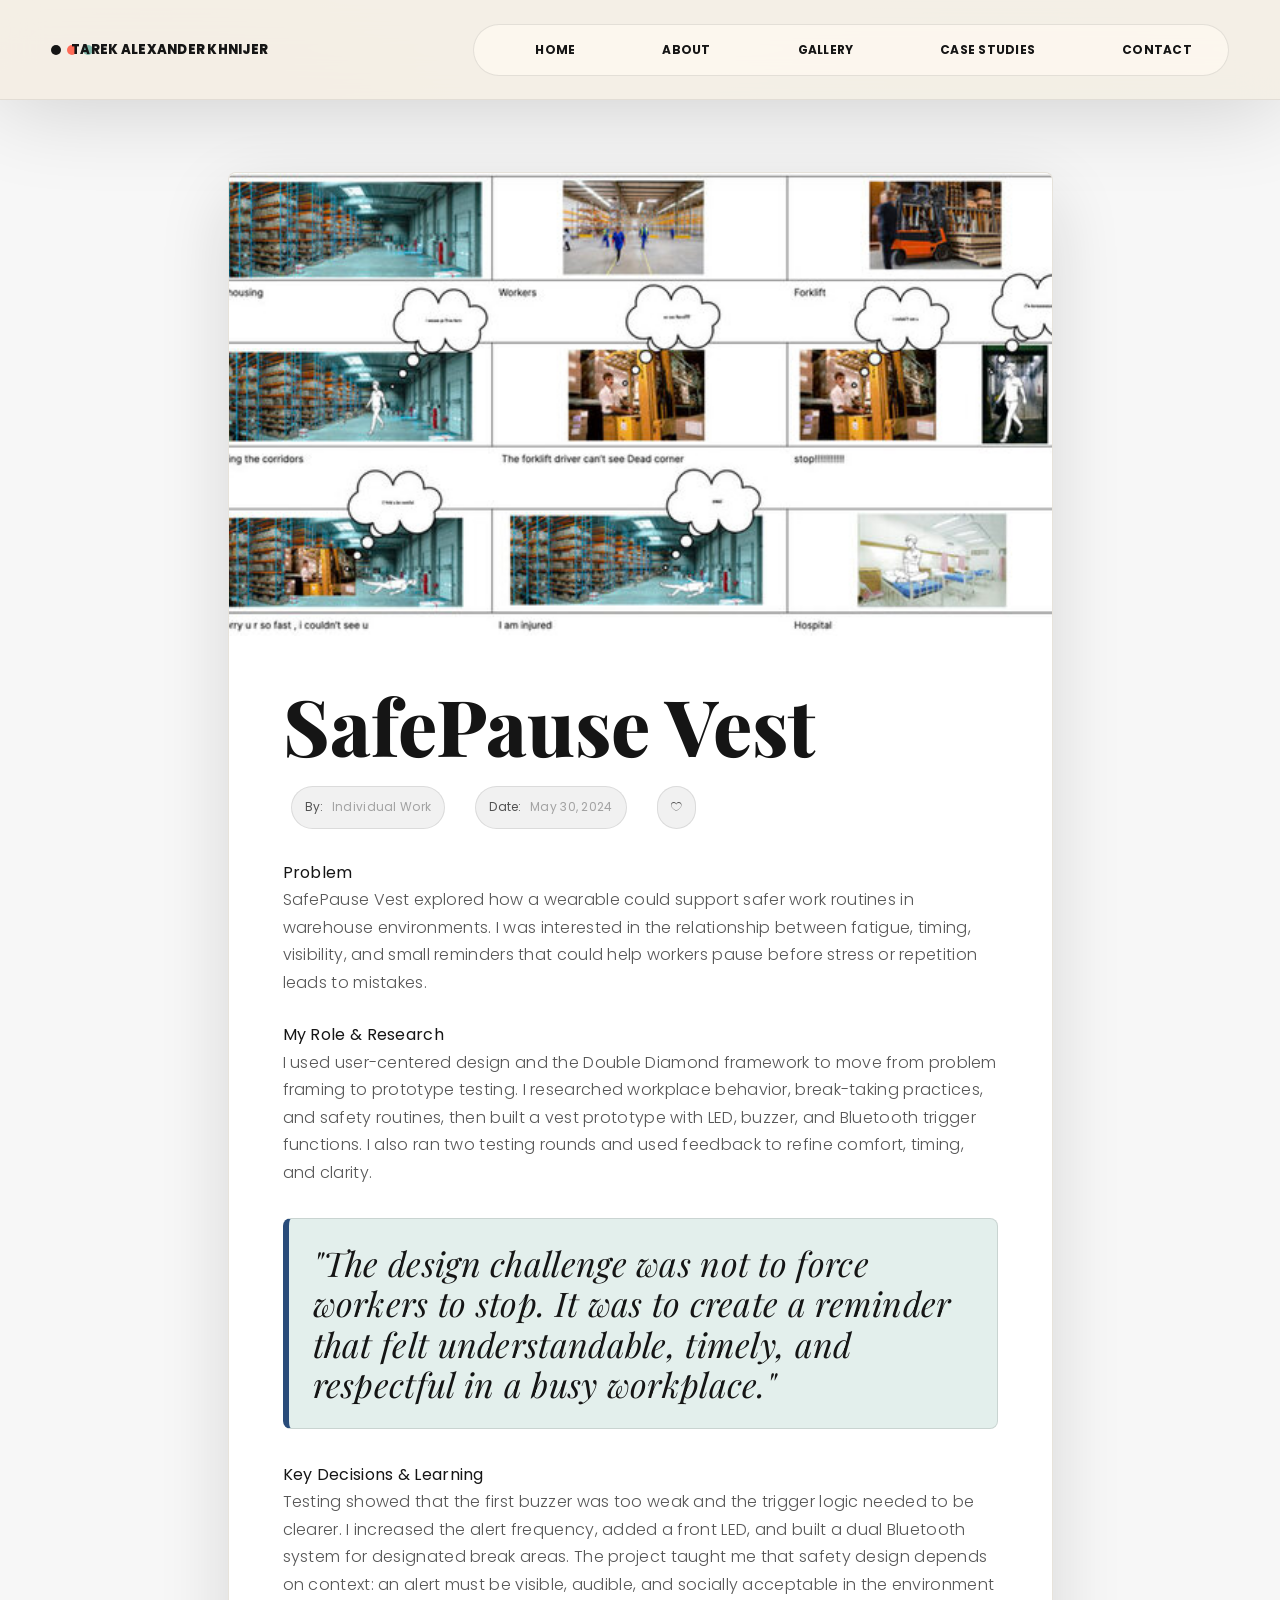
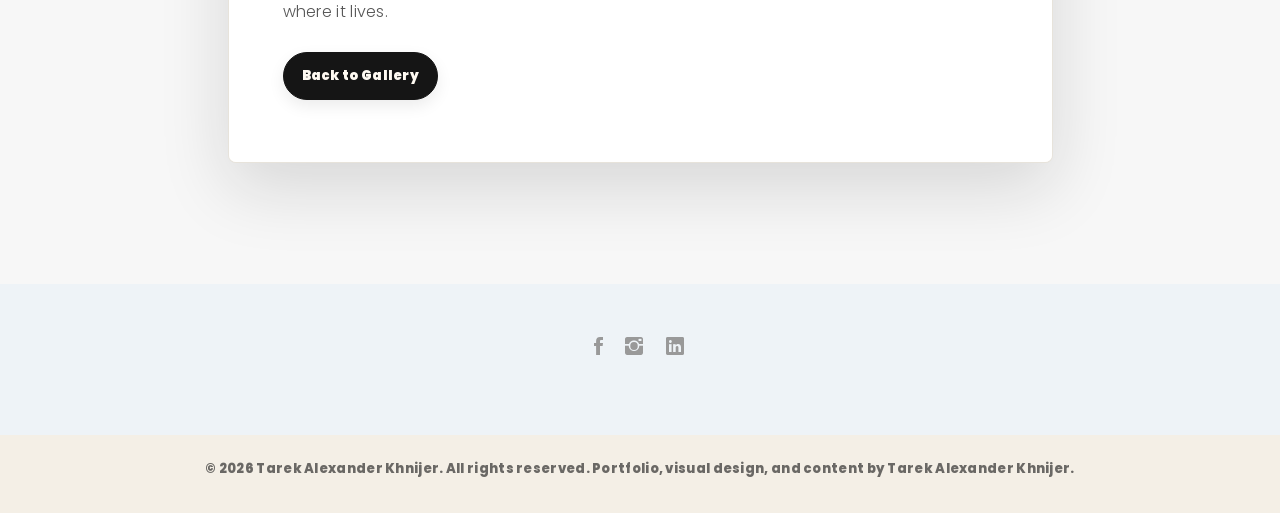
==== commit df961fda: "Add files via upload new webside" ====
--- a/blog-single 4.html
+++ b/blog-single 4.html
@@ -5,7 +5,14 @@
   <meta charset="utf-8">
   <meta content="width=device-width, initial-scale=1.0" name="viewport">
 
-  <title>SafePAUS Vest</title>
+  <title>SafePause Vest</title>
+  <link rel="canonical" href="https://designbytarek.se/blog-single%204.html">
+  <meta property="og:type" content="article">
+  <meta property="og:title" content="SafePause Vest">
+  <meta property="og:description" content="SafePause Vest is a wearable concept designed to improve safety and well-being in warehouse environments. It gently reminds workers to take regular breaks using LED and buzzer feedback, helping reduce fatigue, errors, and accidents. Created by Tarek Alexander Khnijer, inspired by real warehouse experience.">
+  <meta property="og:url" content="https://designbytarek.se/blog-single%204.html">
+  <meta property="og:image" content="https://designbytarek.se/images/blog-post-4.jpg">
+  <meta name="twitter:card" content="summary_large_image">
   <meta name="description" content="SafePause Vest is a wearable concept designed to improve safety and well-being in warehouse environments. It gently reminds workers to take regular breaks using LED and buzzer feedback, helping reduce fatigue, errors, and accidents. Created by Tarek Alexander Khnijer, inspired by real warehouse experience.">
   <meta name="keywords" content="SafePause Vest, Wearable Design, Interaction Design, UX Research, Workplace Safety, IoT, Bluetooth, Prototyping, Malmö University, Tarek Alexander Khnijer">
   
@@ -29,9 +36,11 @@
 
   <!-- Responsive css -->
   <link href="css/responsive.css" rel="stylesheet">
+  <link href="css/animated-case-study.css" rel="stylesheet">
 
   <!-- Favicon -->
-  <link rel="shortcut icon" href="images/favicon.png">
+  <link rel="icon" type="image/svg+xml" href="images/tarek-three-dot-logo.svg">
+  <link rel="shortcut icon" href="images/tarek-three-dot-logo.svg">
 
   <!-- ============ Brand + Subpage Overrides (match HOME) ============ -->
   <style>
@@ -171,24 +180,21 @@
 </head>
 
 <body>
-
-  <!-- start section navbar -->
-  <nav id="main-nav-subpage" class="subpage-nav">
-    <div class="row">
-      <div class="container">
-        <div class="responsive"><i data-icon="m" class="ion-navicon-round" aria-label="Open navigation"></i></div>
-        <ul class="nav-menu list-unstyled">
-          <!-- رجّعت الروابط للصفحة الرئيسية وأقسامها -->
-          <li><a href="index.html#header" class="smoothScroll">Home</a></li>
-          <li><a href="index.html#about" class="smoothScroll">About</a></li>
-          <li><a href="index.html#portfolio" class="smoothScroll">Portfolio</a></li>
-          <li><a href="index.html#journal" class="smoothScroll">Blog</a></li>
-          <li><a href="index.html#contact" class="smoothScroll">Contact</a></li>
-        </ul>
-      </div>
-    </div>
+  <nav id="main-nav-subpage" class="subpage-nav case-nav">
+    <a class="case-brand" href="index.html#top" aria-label="Tarek Alexander Khnijer">
+      <span class="case-brand-mark"></span>
+      Tarek Alexander Khnijer
+    </a>
+    <ul class="nav-menu list-unstyled">
+      <li><a href="index.html#top">Home</a></li>
+      <li><a href="index.html#about">About</a></li>
+      <li><a href="index.html#work">Gallery</a></li>
+      <li><a href="index.html#case-studies">Case Studies</a></li>
+      <li><a href="index.html#contact">Contact</a></li>
+    </ul>
   </nav>
-  <!-- End section navbar -->
+
+
 
   <!-- start section main content -->
   <div class="main-content paddsection">
@@ -202,13 +208,13 @@
                   <img src="images/blog-post-4.jpg" class="img-responsive" alt="SafePause Vest wearable concept" loading="lazy">
                   <div class="content-main single-post padDiv">
                     <div class="journal-txt">
-                      <h4><a href="#">SafePAUS Vest</a></h4>
+                      <h4><a href="#">SafePause Vest</a></h4>
                     </div>
 
                     <div class="post-meta">
                       <ul class="list-unstyled mb-0">
-                        <li class="author">by: <a href="#">Individual Work</a></li>
-                        <li class="date">date: <a href="#">May 30, 2024</a></li>
+                        <li class="author">By: <a href="#">Individual work</a></li>
+                        <li class="date">Date: <a href="#">May 30, 2024</a></li>
                         <li class="commont"><i class="ion-ios-heart-outline" aria-hidden="true"></i></li>
                       </ul>
                     </div>
@@ -227,7 +233,7 @@
                     </p>
 
                     <!-- CTA back to portfolio -->
-                    <a href="index.html#portfolio" class="btn btn-brand mt-2">← Back to Portfolio</a>
+                    <a href="index.html#work" class="btn btn-brand mt-2">Back to Gallery</a>
                   </div>
                 </div>
               </div>
@@ -243,7 +249,7 @@
                           <div class="entry-comments-body">
                             <span class="entry-comments-author">Tarek Alexander Khnijer</span>
                             <span><a href="#">Sep 22, 2025 at 11:48 pm</a></span>
-                            <p class="mb-10">Creating the SafePaus Vest showed me how interaction design can directly improve workers’ lives. Turning interviews and field observations into a working safety device was intense, but rewarding seeing warehouse colleagues take it seriously proved the concept’s real impact.</p>
+                            <p class="mb-10">Creating the SafePause Vest showed me how interaction design can directly improve workers' lives. Turning interviews and field observations into a working safety device was intense, but rewarding. Seeing warehouse colleagues take it seriously proved the concept's real impact.</p>
                           </div>
                         </div>
                       </li>
@@ -265,9 +271,9 @@
     <div class="container">
       <div class="socials-media text-center">
         <ul class="list-unstyled">
-          <li><a href="https://www.facebook.com/share/1CvKpyGq5f/?mibextid=wwXIfr" target="_blank" rel="noopener" aria-label="Facebook"><i class="ion-social-facebook"></i></a></li>
-          <li><a href="https://www.instagram.com/tarekalexanderkhnijer?igsh=MWh1aDJ3eDNhaWhnZA%3D%3D&utm_source=qr" target="_blank" rel="noopener" aria-label="Instagram"><i class="ion-social-instagram"></i></a></li>
-          <li><a href="https://www.linkedin.com/in/tarek-alexander-khnijer-a9a128128" target="_blank" rel="noopener" aria-label="LinkedIn"><i class="ion-social-linkedin"></i></a></li>
+          <li><a href="https://www.facebook.com/share/1CvKpyGq5f/?mibextid=wwXIfr" target="_blank" rel="noopener noreferrer" aria-label="Facebook"><i class="ion-social-facebook"></i></a></li>
+          <li><a href="https://www.instagram.com/tarekalexanderkhnijer?igsh=MWh1aDJ3eDNhaWhnZA%3D%3D&utm_source=qr" target="_blank" rel="noopener noreferrer" aria-label="Instagram"><i class="ion-social-instagram"></i></a></li>
+          <li><a href="https://www.linkedin.com/in/tarek-alexander-khnijer-a9a128128" target="_blank" rel="noopener noreferrer" aria-label="LinkedIn"><i class="ion-social-linkedin"></i></a></li>
         </ul>
       </div>
     </div>
@@ -275,6 +281,8 @@
   <!-- End section footer -->
 
   <!-- JavaScript Libraries -->
+  <footer class="case-study-footer">© 2026 Tarek Alexander Khnijer. All rights reserved. Portfolio, visual design, and content by Tarek Alexander Khnijer.</footer>
+
   <script src="lib/jquery/jquery.min.js"></script>
   <script src="lib/jquery/jquery-migrate.min.js"></script>
   <script src="lib/bootstrap/js/bootstrap.bundle.min.js"></script>
@@ -290,4 +298,3 @@
   <script src="js/main.js"></script>
 </body>
 </html>
-
--- a/css/style.css
+++ b/css/style.css
@@ -1,631 +1,1188 @@
-
-/*
-  Theme Name: Folio
-  Theme URL: https://bootstrapmade.com/folio-bootstrap-portfolio-template/
-  Author: BootstrapMade.com
-  Author URL: https://bootstrapmade.com
-*/
-
-/*  General Styling
-/*-----------------------------------------------------------------------------------*/
-
-body {
-  background: #ffffff;
-  color: #898989;
-  font-family: 'Poppins', helvetica;
-  font-size: 15px;
-  font-weight: 300;
-  line-height: 20px;
-  letter-spacing: 0.02em;
-  overflow-x: hidden;
-  margin: 0 auto;
-  padding: 0;
-  -moz-box-sizing: border-box;
-  -ms-box-sizing: border-box;
-  -o-box-sizing: border-box;
-  -webkit-box-sizing: border-box;
-  box-sizing: border-box;
-}
-
-h1, h2, h3, h4, h5, h6 {
-  margin: 0;
-}
-
-h2 {
-  color: #292929;
-  font-weight: 600;
-}
-
-h4 {
-  color: #292929;
-  font-size: 14px;
-  font-weight: 600;
-}
-
-a {
-  color: #292929;
-  text-decoration: none !important;
-  -moz-transition: all 0.5s ease-in-out 0s;
-  -ms-transition: all 0.5s ease-in-out 0s;
-  -o-transition: all 0.5s ease-in-out 0s;
-  -webkit-transition: all 0.5s ease-in-out 0s;
-  transition: all 0.5s ease-in-out 0s;
-}
-
-a:hover {
-  -moz-transition: all 0.5s ease-in-out 0s;
-  -ms-transition: all 0.5s ease-in-out 0s;
-  -o-transition: all 0.5s ease-in-out 0s;
-  -webkit-transition: all 0.5s ease-in-out 0s;
-  transition: all 0.5s ease-in-out 0s;
-}
-
-a:hover, a:focus {
-  color: #b8a07e;
-  text-decoration: underline;
-}
-
-nav ul li a {
-  padding: 2px 0 0 0;
-  position: relative;
-  display: block;
-  font-size: 12px;
-  color: #999999;
-  letter-spacing: 0.1em;
-  font-weight: 500;
-  line-height: 14px;
-  text-transform: uppercase;
-  -moz-transition: all 0.5s ease-in-out 0s;
-  -ms-transition: all 0.5s ease-in-out 0s;
-  -o-transition: all 0.5s ease-in-out 0s;
-  -webkit-transition: all 0.5s ease-in-out 0s;
-  transition: all 0.5s ease-in-out 0s;
-}
-
-p {
-  margin: 25px 0;
-  padding: 0;
-  font-size: 15px;
-  color: #999999;
-  line-height: 28px;
-}
-
-::-moz-selection {
-  background: #b8a07e;
-  color: #fff;
-}
-
-::selection {
-  background: #b8a07e;
-  color: #fff;
-}
-
-.btn {
-  background: #333;
-  border: medium none;
-  border-radius: 0;
-  color: #fff;
-  font-size: 12px;
-  height: 50px;
-  line-height: 50px;
-  padding: 0 30px;
-  text-transform: uppercase;
-}
-
-.btn:hover, .btn:focus {
-  color: #fff;
-}
-
-.padDiv {
-  padding: 30px 20px;
-}
-
-.section-title {
-  margin-bottom: 70px;
-}
-
-.section-title h2 {
-  font-size: 25px;
-  letter-spacing: 2px;
-  text-transform: uppercase;
-}
-
-.form-control {
-  background-color: transparent;
-  border: 1px solid #999;
-  border-radius: 0;
-  color: #999999;
-  font-size: 12px;
-  font-weight: 500;
-  height: 50px;
-  letter-spacing: 0.1em;
-  padding-left: 10px;
-  margin: 0 0 25px 0;
-  line-height: 14px;
-  text-transform: uppercase;
-}
-
-.form-control:focus {
-  box-shadow: none;
-  outline: 0 none;
-}
-
-.paddsection {
-  padding-top: 90px;
-  padding-bottom: 90px;
-}
-
-.paddsections {
-  padding-top: 90px;
-  padding-bottom: 90px !important;
-}
-
-.hvr-shutter-in-horizontal::before {
-  background: #333;
-}
-
-.hvr-shutter-in-horizontal:hover {
-  background: #b8a07e;
-}
-
-.mb-30 {
-  margin-bottom: 30px;
-}
-
-/*-----------------------------------------------------------------------------------*/
-/*  Navbar Top
-/*-----------------------------------------------------------------------------------*/
-
-nav {
-  position: fixed;
-  background: #fff;
-  z-index: 1000;
-  width: 100%;
-  padding: 20px;
-  display: none;
-  -webkit-box-shadow: 0px 2px 92px 0px rgba(0, 0, 0, 0.18);
-  -moz-box-shadow: 0px 2px 92px 0px rgba(0, 0, 0, 0.18);
-  box-shadow: 0px 2px 92px 0px rgba(0, 0, 0, 0.18);
-}
-
-.nav-menu {
-  float: right;
-  line-height: 32px;
-  margin-bottom: 0;
-  padding-top: 16px;
-}
-
-nav ul li {
-  float: left;
-  margin-right: 15px;
-  font-family: 'Poppins', sans-serif;
-  font-size: 14px;
-  margin-left: 40px;
-}
-
-nav ul li a {
-  padding: 2px 0 0 0;
-  position: relative;
-  display: block;
-  font-size: 14px;
-  color: #999999;
-  font-family: 'Poppins', helvetica;
-  font-weight: 500;
-  line-height: 16px;
-  text-transform: uppercase;
-  letter-spacing: 0.02em;
-  text-transform: capitalize;
-}
-
-.logo {
-  float: left;
-}
-
-.logo img {
-  width: 100px;
-  height: 50px;
-}
-
-.responsive {
-  display: none;
-  font-size: 23px;
-}
-
-.active {
-  color: #afafaf;
-}
-
-/*----------------------------------------------------------------------------------*/
-/*  Header
-/*-----------------------------------------------------------------------------------*/
-
-#header {
-  background: url("../images/home-bg.jpg") repeat scroll center center / cover;
-  height: 100vh;
-  width: 100%;
-}
-
-
-#header .header-content {
-  height: 100vh;
-  text-align: left;
-  width: 100%;
-  display: flex;
-  justify-content: center;
-  flex-direction: column;
-}
-
-.header-content h1 {
-  font-size: 40px;
-  font-weight: 700;
-  margin-bottom: 10px;
-  text-transform: uppercase;
-  color: #fff;
-}
-
-.header-content p {
-  font-size: 13px;
-  letter-spacing: 5px;
-  margin-top: 0;
-  margin-bottom: 30px;
-  text-transform: capitalize;
-  color: #fff;
-  font-weight: 500;
-}
-
-.header-content .list-social li {
-  float: left;
-  margin-right: 20px;
-}
-
-.header-content .list-social li i {
-  color: #fff;
-  font-size: 15px;
-}
-
-/*-----------------------------------------------------------------------------------*/
-/*  Aout-us
-/*-----------------------------------------------------------------------------------*/
-
-#about {
-  width: 100%;
-  height: auto;
-  background: #f7f7f7;
-  padding-top: 190px;
-}
-
-#about .div-img-bg {
-  padding-bottom: 30px;
-  border: 20px solid #b8a07e;
-}
-
-#about .div-img-bg .about-img img {
-  width: 100%;
-  box-shadow: 0px 0px 85px 0px rgba(0, 0, 0, 0.14);
-  margin-top: -60px;
-  margin-left: 40px;
-  height: 400px;
-  object-fit: cover;
-}
-
-#about .about-descr .p-heading {
-  font-family: 'Playfair Display', serif;
-  font-size: 28px;
-  text-align: left;
-}
-
-#about .about-descr .separator {
-  max-width: 80%;
-  margin-bottom: 0;
-  text-align: left;
-}
-
-/*-----------------------------------------------------------------------------------*/
-/*   Services
-/*-----------------------------------------------------------------------------------*/
-
-#services {
-  background: #f7f7f7;
-  position: relative;
-  padding-bottom: 80px;
-}
-
-.owl-item {
-  float: left;
-}
-.services-block span {
-  margin: 10px 0;
-  position: relative;
-  font-size: 13px;
-  color: #292929;
-  letter-spacing: 0.1em;
-  font-weight: 500;
-  text-transform: uppercase;
-  display: block;
-}
-
-.services-block .separator {
-  margin: 0;
-  font-size: 13px;
-  line-height: 22px;
-}
-
-.services-block i {
-  font-size: 44px;
-  color: #b8a07e;
-  line-height: 44px;
-}
-
-
-.services-carousel  .owl-stage-outer {
-  overflow: hidden;
-}
-
-.services-carousel .owl-dots {
-  margin-top: 5px;
-  text-align: center;
-}
-
-.services-carousel .owl-dot {
-  display: inline-block;
-  margin: 0 5px;
-  width: 12px !important;
-  height: 12px !important;
-  border-radius: 50%;
-  border: 0;
-  padding: 0 !important;
-  background-color: #ddd;
-  cursor: pointer;
-}
-
-.services-carousel .owl-dot.active {
-  background-color: #b8a07e;
-}
-
-.owl-nav {
-  display: none;
-}
-
-
-/*-----------------------------------------------------------------------------------*/
-/*  Portfolio
-/*-----------------------------------------------------------------------------------*/
-
-#portfolio {
-  position: relative;
-  padding-bottom: 50px;
-}
-
-#portfolio .portfolio-list {
-  margin-bottom: 50px;
-}
-
-#portfolio .portfolio-list .nav {
-  display: inline-block;
-  margin: 0;
-}
-
-#portfolio .portfolio-list .nav li {
-  margin: 0 40px 0 0;
-  float: left;
-  font-size: 14px;
-  color: #999999;
-  line-height: 16px;
-  cursor: pointer;
-  font-family: 'Poppins', helvetica;
-  font-weight: 500;
-  letter-spacing: 0.02em;
-  text-transform: capitalize;
-  -moz-transition: all 0.5s ease-in-out 0s;
-  -ms-transition: all 0.5s ease-in-out 0s;
-  -o-transition: all 0.5s ease-in-out 0s;
-  -webkit-transition: all 0.5s ease-in-out 0s;
-  transition: all 0.5s ease-in-out 0s;
-}
-
-#portfolio .portfolio-list .nav li:hover, #portfolio .portfolio-list .nav li.filter-active  {
-  color: #b8a07e;
-  -moz-transition: all 0.5s ease-in-out 0s;
-  -ms-transition: all 0.5s ease-in-out 0s;
-  -o-transition: all 0.5s ease-in-out 0s;
-  -webkit-transition: all 0.5s ease-in-out 0s;
-  transition: all 0.5s ease-in-out 0s;
-}
-
-#portfolio .portfolio-container {
-  display: inline-block;
-  margin-bottom: 50px;
-  width: 100%;
-}
-
-.portfolio-thumbnail {
-  margin-bottom: 30px;
-  overflow: hidden;
-  min-height: 260px;
-}
-
-.portfolio-thumbnail img {
-  max-width: 100%;
-}
-
-/*-----------------------------------------------------------------------------------*/
-/*  Journal
-/*-----------------------------------------------------------------------------------*/
-
-#journal,  #journal-blog {
-  height: auto;
-  width: 100%;
-  background: #f7f7f7;
-  padding-bottom: 60px;
-  position: relative;
-}
-
-#journal-blog {
-  background: #fff;
-  padding-bottom: 30px;
-}
-
-#journal .journal-block {
-  display: inline-block;
-  height: auto;
-  width: 100%;
-}
-
-#journal .journal-block .journal-info {
-  position: relative;
-}
-
-.journal-block .journal-info img {
-  max-width: 100%;
-}
-
-.journal-block .journal-info .journal-txt {
-  padding: 25px 0px;
-  position: relative;
-}
-
-.journal-block .journal-info .journal-txt h4 a {
-  display: block;
-  font-size: 19px;
-  line-height: 24px;
-  margin: 0 0 13px 0;
-  font-weight: 500;
-  color: #292929;
-  -moz-transition: all 0.5s ease-in-out 0s;
-  -ms-transition: all 0.5s ease-in-out 0s;
-  -o-transition: all 0.5s ease-in-out 0s;
-  -webkit-transition: all 0.5s ease-in-out 0s;
-  transition: all 0.5s ease-in-out 0s;
-}
-
-.journal-block .journal-info .journal-txt h4 a:hover {
-  color: #b8a07e;
-  -moz-transition: all 0.5s ease-in-out 0s;
-  -ms-transition: all 0.5s ease-in-out 0s;
-  -o-transition: all 0.5s ease-in-out 0s;
-  -webkit-transition: all 0.5s ease-in-out 0s;
-  transition: all 0.5s ease-in-out 0s;
-}
-
-.journal-block .journal-info .journal-txt p {
-  margin: 0;
-  font-size: 14px;
-  line-height: 24px;
-}
-
-/*-----------------------------------------------------------------------------------*/
-/*  Contact
-/*-----------------------------------------------------------------------------------*/
-
-#contact {
-  height: auto;
-  width: 100%;
-}
-
-.contact-details {
-  list-style: none;
-  margin: 0;
-  padding: 0;
-}
-
-.contact-details li {
-  padding-bottom: 10px;
-}
-
-#contact input, #contact textarea {
-  width: 100%;
-}
-
-
-#contact  #sendmessage {
-  color: #18d26e;
-  border: 1px solid #18d26e;
-  display: none;
-  text-align: center;
-  padding: 15px;
-  font-weight: 600;
-  margin: 15px;
-}
-
-#contact  #errormessage {
-  color: red;
-  display: none;
-  border: 1px solid red;
-  text-align: center;
-  padding: 15px;
-  font-weight: 600;
-  margin: 15px;
-}
-
-#contact #sendmessage.show, #contact #errormessage.show, #contact .show {
-  display: block;
-}
-
-#contact .validation {
-  color: red;
-  display: none;
-  margin: 0 0 20px;
-  font-weight: 400;
-  font-size: 13px;
-}
-
-/*-----------------------------------------------------------------------------------*/
-/*  Footer
-/*-----------------------------------------------------------------------------------*/
-
-#footer {
-  background: #f7f7f7;
-  padding-top: 50px;
-  padding-bottom: 50px;
-}
-
-#footer .socials-media {
-  width: 100%;
-}
-
-#footer .socials-media ul {
-  display: inline-block;
-  float: none;
-  margin: 0 0 20px 0;
-}
-
-#footer .socials-media ul li {
-  float: left;
-  margin-left: 10px;
-  margin-right: 10px;
-}
-
-#footer .socials-media ul li a {
-  font-size: 24px;
-  color: #999;
-  letter-spacing: 0.1em;
-  font-weight: 500;
-  background: transparent;
-  text-transform: uppercase;
-  -moz-transition: all 0.5s ease-in-out 0s;
-  -ms-transition: all 0.5s ease-in-out 0s;
-  -o-transition: all 0.5s ease-in-out 0s;
-  -webkit-transition: all 0.5s ease-in-out 0s;
-  transition: all 0.5s ease-in-out 0s;
-}
-
-#footer .socials-media ul li a:hover {
-  color: #b8a07e;
-  -moz-transition: all 0.5s ease-in-out 0s;
-  -ms-transition: all 0.5s ease-in-out 0s;
-  -o-transition: all 0.5s ease-in-out 0s;
-  -webkit-transition: all 0.5s ease-in-out 0s;
-  transition: all 0.5s ease-in-out 0s;
-}
-
-#footer p {
-  font-size: 12px;
-  letter-spacing: 0.1em;
-  font-weight: 500;
-  margin-top: 0;
-  text-transform: uppercase;
-}
-
-.credits {
-  font-size: 13px;
-}
+
+/*
+  Theme Name: Folio
+  Theme URL: https://bootstrapmade.com/folio-bootstrap-portfolio-template/
+  Author: BootstrapMade.com
+  Author URL: https://bootstrapmade.com
+*/
+
+/*  General Styling
+/*-----------------------------------------------------------------------------------*/
+
+body {
+  background: #f6f8fb;
+  color: #667085;
+  font-family: 'Poppins', helvetica;
+  font-size: 15px;
+  font-weight: 300;
+  line-height: 20px;
+  letter-spacing: 0.02em;
+  overflow-x: hidden;
+  margin: 0 auto;
+  padding: 0;
+  -moz-box-sizing: border-box;
+  -ms-box-sizing: border-box;
+  -o-box-sizing: border-box;
+  -webkit-box-sizing: border-box;
+  box-sizing: border-box;
+}
+
+*, *::before, *::after {
+  box-sizing: inherit;
+}
+
+h1, h2, h3, h4, h5, h6 {
+  margin: 0;
+}
+
+h2 {
+  color: #172033;
+  font-weight: 600;
+}
+
+h4 {
+  color: #172033;
+  font-size: 14px;
+  font-weight: 600;
+}
+
+a {
+  color: #172033;
+  text-decoration: none !important;
+  -moz-transition: all 0.5s ease-in-out 0s;
+  -ms-transition: all 0.5s ease-in-out 0s;
+  -o-transition: all 0.5s ease-in-out 0s;
+  -webkit-transition: all 0.5s ease-in-out 0s;
+  transition: all 0.5s ease-in-out 0s;
+}
+
+a:hover {
+  -moz-transition: all 0.5s ease-in-out 0s;
+  -ms-transition: all 0.5s ease-in-out 0s;
+  -o-transition: all 0.5s ease-in-out 0s;
+  -webkit-transition: all 0.5s ease-in-out 0s;
+  transition: all 0.5s ease-in-out 0s;
+}
+
+a:hover, a:focus {
+  color: #344c7a;
+  text-decoration: underline;
+}
+
+nav ul li a {
+  padding: 2px 0 0 0;
+  position: relative;
+  display: block;
+  font-size: 12px;
+  color: #667085;
+  letter-spacing: 0.1em;
+  font-weight: 500;
+  line-height: 14px;
+  text-transform: uppercase;
+  -moz-transition: all 0.5s ease-in-out 0s;
+  -ms-transition: all 0.5s ease-in-out 0s;
+  -o-transition: all 0.5s ease-in-out 0s;
+  -webkit-transition: all 0.5s ease-in-out 0s;
+  transition: all 0.5s ease-in-out 0s;
+}
+
+p {
+  margin: 25px 0;
+  padding: 0;
+  font-size: 15px;
+  color: #667085;
+  line-height: 28px;
+}
+
+::-moz-selection {
+  background: #344c7a;
+  color: #fff;
+}
+
+::selection {
+  background: #344c7a;
+  color: #fff;
+}
+
+.btn {
+  background: #333;
+  border: medium none;
+  border-radius: 0;
+  color: #fff;
+  font-size: 12px;
+  height: 50px;
+  line-height: 50px;
+  padding: 0 30px;
+  text-transform: uppercase;
+}
+
+.btn:hover, .btn:focus {
+  color: #fff;
+}
+
+.padDiv {
+  padding: 30px 20px;
+}
+
+.section-title {
+  margin-bottom: 70px;
+}
+
+.section-title h2 {
+  font-size: 25px;
+  letter-spacing: 2px;
+  text-transform: uppercase;
+}
+
+.form-control {
+  background-color: transparent;
+  border: 1px solid #c9d6e2;
+  border-radius: 0;
+  color: #667085;
+  font-size: 12px;
+  font-weight: 500;
+  height: 50px;
+  letter-spacing: 0.1em;
+  padding-left: 10px;
+  margin: 0 0 25px 0;
+  line-height: 14px;
+  text-transform: uppercase;
+}
+
+.form-control:focus {
+  box-shadow: none;
+  outline: 0 none;
+}
+
+.paddsection {
+  padding-top: 90px;
+  padding-bottom: 90px;
+}
+
+.paddsections {
+  padding-top: 90px;
+  padding-bottom: 90px !important;
+}
+
+.resume-grid,
+.press-grid {
+  margin-left: -15px;
+  margin-right: -15px;
+}
+
+.resume-grid > [class*="col-"],
+.press-grid > [class*="col-"] {
+  padding-left: 15px;
+  padding-right: 15px;
+  margin-bottom: 30px;
+}
+
+.card {
+  background: #ffffff;
+  border: 1px solid rgba(23, 32, 51, 0.08);
+  border-radius: 8px;
+  box-shadow: 0 18px 40px rgba(23, 32, 51, 0.08);
+  overflow: hidden;
+  position: relative;
+}
+
+.card::before {
+  background: linear-gradient(90deg, #344c7a, #7aa6a1, #b7a77e);
+  content: "";
+  display: block;
+  height: 4px;
+  left: 0;
+  position: absolute;
+  right: 0;
+  top: 0;
+}
+
+.card-header {
+  background: linear-gradient(135deg, rgba(52, 76, 122, 0.08), rgba(122, 166, 161, 0.10));
+  border-bottom: 1px solid rgba(23, 32, 51, 0.08);
+}
+
+.card-body p {
+  margin: 12px 0;
+}
+
+.tag-list {
+  display: flex;
+  flex-wrap: wrap;
+  gap: 8px;
+}
+
+.skill-list {
+  display: grid;
+  gap: 10px;
+  margin: 0;
+}
+
+.skill-list li {
+  align-items: flex-start;
+  background: rgba(255, 255, 255, 0.72);
+  border: 1px solid rgba(23, 32, 51, 0.08);
+  border-radius: 8px;
+  display: grid;
+  gap: 10px;
+  grid-template-columns: 12px 1fr;
+  padding: 12px;
+  transition: transform 0.18s ease, border-color 0.18s ease, box-shadow 0.18s ease;
+}
+
+.skill-list li:hover {
+  border-color: rgba(122, 166, 161, 0.34);
+  box-shadow: 0 12px 24px rgba(23, 32, 51, 0.08);
+  transform: translateY(-2px);
+}
+
+.skill-mark {
+  background: #344c7a;
+  border-radius: 999px;
+  display: block;
+  height: 10px;
+  margin-top: 5px;
+  width: 10px;
+}
+
+.skill-list li:nth-child(2n) .skill-mark {
+  background: #7aa6a1;
+}
+
+.skill-list li:nth-child(3n) .skill-mark {
+  background: #b7a77e;
+}
+
+.skill-list strong {
+  color: #172033;
+  display: block;
+  font-size: 13px;
+  font-weight: 700;
+  letter-spacing: 0.01em;
+  line-height: 1.25;
+}
+
+.skill-list small {
+  color: #667085;
+  display: block;
+  font-size: 12px;
+  line-height: 1.45;
+  margin-top: 3px;
+}
+
+.skill-list-compact {
+  display: flex;
+  flex-wrap: wrap;
+  gap: 10px;
+}
+
+.skill-list-compact li {
+  align-items: center;
+  display: inline-flex;
+  gap: 8px;
+  grid-template-columns: none;
+  padding: 10px 12px;
+}
+
+.skill-list-compact strong {
+  font-size: 12px;
+  line-height: 1.2;
+  white-space: normal;
+}
+
+.skill-list-compact .skill-mark {
+  flex: 0 0 auto;
+  height: 8px;
+  margin-top: 0;
+  width: 8px;
+}
+
+@media (prefers-color-scheme: dark) {
+  .card {
+    background: #101722;
+    border-color: rgba(255, 255, 255, 0.08);
+  }
+
+  .card-header {
+    background: linear-gradient(135deg, rgba(52, 76, 122, 0.20), rgba(122, 166, 161, 0.18));
+    border-bottom-color: rgba(255, 255, 255, 0.08);
+  }
+
+  .skill-list li {
+    background: rgba(255, 255, 255, 0.04);
+    border-color: rgba(255, 255, 255, 0.08);
+  }
+
+  .skill-list strong {
+    color: #e5e7eb;
+  }
+
+  .skill-list small {
+    color: #b7c0d1;
+  }
+}
+
+.hvr-shutter-in-horizontal::before {
+  background: #333;
+}
+
+.hvr-shutter-in-horizontal:hover {
+  background: #344c7a;
+}
+
+.mb-30 {
+  margin-bottom: 30px;
+}
+
+/*-----------------------------------------------------------------------------------*/
+/*  Navbar Top
+/*-----------------------------------------------------------------------------------*/
+
+nav {
+  position: fixed;
+  background: #fff;
+  z-index: 1000;
+  width: 100%;
+  padding: 20px;
+  display: none;
+  -webkit-box-shadow: 0px 2px 92px 0px rgba(0, 0, 0, 0.18);
+  -moz-box-shadow: 0px 2px 92px 0px rgba(0, 0, 0, 0.18);
+  box-shadow: 0px 2px 92px 0px rgba(0, 0, 0, 0.18);
+}
+
+.nav-menu {
+  float: right;
+  line-height: 32px;
+  margin-bottom: 0;
+  padding-top: 16px;
+}
+
+nav ul li {
+  float: left;
+  margin-right: 15px;
+  font-family: 'Poppins', sans-serif;
+  font-size: 14px;
+  margin-left: 40px;
+}
+
+nav ul li a {
+  padding: 2px 0 0 0;
+  position: relative;
+  display: block;
+  font-size: 14px;
+  color: #667085;
+  font-family: 'Poppins', helvetica;
+  font-weight: 500;
+  line-height: 16px;
+  text-transform: uppercase;
+  letter-spacing: 0.02em;
+  text-transform: capitalize;
+}
+
+.logo {
+  float: left;
+}
+
+.logo img {
+  width: 100px;
+  height: 50px;
+}
+
+.responsive {
+  display: none;
+  font-size: 23px;
+}
+
+.active {
+  color: #afafaf;
+}
+
+/*----------------------------------------------------------------------------------*/
+/*  Header
+/*-----------------------------------------------------------------------------------*/
+
+#header {
+  background: url("../images/home-bg.jpg") repeat scroll center center / cover;
+  height: 100vh;
+  width: 100%;
+}
+
+
+#header .header-content {
+  height: 100vh;
+  text-align: left;
+  width: 100%;
+  display: flex;
+  justify-content: center;
+  flex-direction: column;
+  position: relative;
+  z-index: 2;
+}
+
+.header-content h1 {
+  font-size: 40px;
+  font-weight: 700;
+  margin-bottom: 10px;
+  text-transform: uppercase;
+  color: #fff;
+}
+
+.header-content p {
+  font-size: 13px;
+  letter-spacing: 5px;
+  margin-top: 0;
+  margin-bottom: 30px;
+  text-transform: capitalize;
+  color: #fff;
+  font-weight: 500;
+}
+
+.header-content .list-social li {
+  float: left;
+  margin-right: 20px;
+}
+
+.header-content .list-social li i {
+  color: #fff;
+  font-size: 15px;
+}
+
+/*-----------------------------------------------------------------------------------*/
+/*  Aout-us
+/*-----------------------------------------------------------------------------------*/
+
+#about {
+  width: 100%;
+  height: auto;
+  background: #eef3f7;
+}
+
+#about .div-img-bg {
+  padding-bottom: 30px;
+  border: 20px solid #c9d6e2;
+}
+
+#about .div-img-bg .about-img img {
+  width: 100%;
+  box-shadow: 0px 0px 85px 0px rgba(0, 0, 0, 0.14);
+  margin-top: -60px;
+  margin-left: 40px;
+  height: 400px;
+  object-fit: cover;
+}
+
+#about .about-descr .p-heading {
+  font-family: 'Playfair Display', serif;
+  font-size: 28px;
+  text-align: left;
+}
+
+.design-statement {
+  border-left: 4px solid #7aa6a1;
+  color: #172033;
+  font-size: 18px;
+  font-weight: 500;
+  line-height: 30px;
+  margin: 22px 0;
+  padding-left: 18px;
+}
+
+#about .about-descr .separator {
+  max-width: 80%;
+  margin-bottom: 0;
+  text-align: left;
+}
+
+/*-----------------------------------------------------------------------------------*/
+/*   Services
+/*-----------------------------------------------------------------------------------*/
+
+#services {
+  background: #eef3f7;
+  position: relative;
+  padding-bottom: 80px;
+}
+
+.owl-item {
+  float: left;
+}
+.services-block span {
+  margin: 10px 0;
+  position: relative;
+  font-size: 13px;
+  color: #172033;
+  letter-spacing: 0.1em;
+  font-weight: 500;
+  text-transform: uppercase;
+  display: block;
+}
+
+.services-block .separator {
+  margin: 0;
+  font-size: 13px;
+  line-height: 22px;
+}
+
+.services-block i {
+  font-size: 44px;
+  color: #7aa6a1;
+  line-height: 44px;
+}
+
+
+.services-carousel  .owl-stage-outer {
+  overflow: hidden;
+}
+
+.services-carousel .owl-dots {
+  margin-top: 5px;
+  text-align: center;
+}
+
+.services-carousel .owl-dot {
+  display: inline-block;
+  margin: 0 5px;
+  width: 12px !important;
+  height: 12px !important;
+  border-radius: 50%;
+  border: 0;
+  padding: 0 !important;
+  background-color: #ddd;
+  cursor: pointer;
+}
+
+.services-carousel .owl-dot.active {
+  background-color: #344c7a;
+}
+
+.owl-nav {
+  display: none;
+}
+
+
+/*-----------------------------------------------------------------------------------*/
+/*  Portfolio
+/*-----------------------------------------------------------------------------------*/
+
+#portfolio {
+  position: relative;
+  padding-bottom: 50px;
+}
+
+#portfolio .portfolio-list {
+  margin-bottom: 50px;
+}
+
+#portfolio .portfolio-list .nav {
+  display: inline-block;
+  margin: 0;
+}
+
+#portfolio .portfolio-list .nav li {
+  margin: 0 40px 0 0;
+  float: left;
+  font-size: 14px;
+  color: #667085;
+  line-height: 16px;
+  cursor: pointer;
+  font-family: 'Poppins', helvetica;
+  font-weight: 500;
+  letter-spacing: 0.02em;
+  text-transform: capitalize;
+  -moz-transition: all 0.5s ease-in-out 0s;
+  -ms-transition: all 0.5s ease-in-out 0s;
+  -o-transition: all 0.5s ease-in-out 0s;
+  -webkit-transition: all 0.5s ease-in-out 0s;
+  transition: all 0.5s ease-in-out 0s;
+}
+
+#portfolio .portfolio-list .nav li:hover, #portfolio .portfolio-list .nav li.filter-active  {
+  color: #344c7a;
+  -moz-transition: all 0.5s ease-in-out 0s;
+  -ms-transition: all 0.5s ease-in-out 0s;
+  -o-transition: all 0.5s ease-in-out 0s;
+  -webkit-transition: all 0.5s ease-in-out 0s;
+  transition: all 0.5s ease-in-out 0s;
+}
+
+#portfolio .portfolio-container {
+  display: inline-block;
+  margin-bottom: 50px;
+  width: 100%;
+}
+
+.portfolio-thumbnail {
+  margin-bottom: 30px;
+  overflow: hidden;
+  min-height: 0;
+}
+
+.portfolio-thumbnail img {
+  aspect-ratio: 4 / 3;
+  display: block;
+  max-width: 100%;
+  object-fit: cover;
+  width: 100%;
+}
+
+/*-----------------------------------------------------------------------------------*/
+/*  Journal
+/*-----------------------------------------------------------------------------------*/
+
+#journal,  #journal-blog {
+  height: auto;
+  width: 100%;
+  background: #eef3f7;
+  padding-bottom: 60px;
+  position: relative;
+}
+
+#journal-blog {
+  background: #fff;
+  padding-bottom: 30px;
+}
+
+#journal .journal-block {
+  display: inline-block;
+  height: auto;
+  width: 100%;
+}
+
+#journal .journal-block .journal-info {
+  position: relative;
+}
+
+.journal-block .journal-info img {
+  aspect-ratio: 4 / 3;
+  display: block;
+  max-width: 100%;
+  object-fit: cover;
+  width: 100%;
+}
+
+#press .card-img-top {
+  aspect-ratio: 4 / 3;
+  object-fit: cover;
+  width: 100%;
+}
+
+.press-logo-img {
+  background: #ffffff;
+  object-fit: contain !important;
+  padding: 34px;
+}
+
+.press-visual {
+  align-items: flex-start;
+  aspect-ratio: 4 / 3;
+  background:
+    linear-gradient(135deg, rgba(52, 76, 122, 0.94), rgba(122, 166, 161, 0.82)),
+    radial-gradient(circle at 82% 18%, rgba(255, 255, 255, 0.28), transparent 30%);
+  color: #fff;
+  display: flex;
+  flex-direction: column;
+  justify-content: flex-end;
+  padding: 24px;
+  width: 100%;
+}
+
+.press-visual span {
+  border: 1px solid rgba(255, 255, 255, 0.48);
+  border-radius: 999px;
+  font-size: 12px;
+  font-weight: 700;
+  letter-spacing: 0.14em;
+  line-height: 1;
+  margin-bottom: 12px;
+  padding: 8px 10px;
+}
+
+.press-visual strong {
+  display: block;
+  font-size: 24px;
+  font-weight: 700;
+  line-height: 1.16;
+  max-width: 260px;
+}
+
+.journal-block .journal-info .journal-txt {
+  padding: 25px 0px;
+  position: relative;
+}
+
+.journal-block .journal-info .journal-txt h4 a {
+  display: block;
+  font-size: 19px;
+  line-height: 24px;
+  margin: 0 0 13px 0;
+  font-weight: 500;
+  color: #172033;
+  -moz-transition: all 0.5s ease-in-out 0s;
+  -ms-transition: all 0.5s ease-in-out 0s;
+  -o-transition: all 0.5s ease-in-out 0s;
+  -webkit-transition: all 0.5s ease-in-out 0s;
+  transition: all 0.5s ease-in-out 0s;
+}
+
+.journal-block .journal-info .journal-txt h4 a:hover {
+  color: #344c7a;
+  -moz-transition: all 0.5s ease-in-out 0s;
+  -ms-transition: all 0.5s ease-in-out 0s;
+  -o-transition: all 0.5s ease-in-out 0s;
+  -webkit-transition: all 0.5s ease-in-out 0s;
+  transition: all 0.5s ease-in-out 0s;
+}
+
+.journal-block .journal-info .journal-txt p {
+  margin: 0;
+  font-size: 14px;
+  line-height: 24px;
+}
+
+/*-----------------------------------------------------------------------------------*/
+/*  Contact
+/*-----------------------------------------------------------------------------------*/
+
+#contact {
+  height: auto;
+  width: 100%;
+}
+
+.contact-details {
+  list-style: none;
+  margin: 0;
+  padding: 0;
+}
+
+.contact-details li {
+  padding-bottom: 10px;
+}
+
+#contact input, #contact textarea {
+  width: 100%;
+}
+
+
+#contact  #sendmessage {
+  color: #18d26e;
+  border: 1px solid #18d26e;
+  display: none;
+  text-align: center;
+  padding: 15px;
+  font-weight: 600;
+  margin: 15px;
+}
+
+#contact  #errormessage {
+  color: red;
+  display: none;
+  border: 1px solid red;
+  text-align: center;
+  padding: 15px;
+  font-weight: 600;
+  margin: 15px;
+}
+
+#contact #sendmessage.show, #contact #errormessage.show, #contact .show {
+  display: block;
+}
+
+#contact .validation {
+  color: red;
+  display: none;
+  margin: 0 0 20px;
+  font-weight: 400;
+  font-size: 13px;
+}
+
+/*-----------------------------------------------------------------------------------*/
+/*  Footer
+/*-----------------------------------------------------------------------------------*/
+
+#footer {
+  background: #eef3f7;
+  padding-top: 50px;
+  padding-bottom: 50px;
+}
+
+#footer .socials-media {
+  width: 100%;
+}
+
+#footer .socials-media ul {
+  display: inline-block;
+  float: none;
+  margin: 0 0 20px 0;
+}
+
+#footer .socials-media ul li {
+  float: left;
+  margin-left: 10px;
+  margin-right: 10px;
+}
+
+#footer .socials-media ul li a {
+  font-size: 24px;
+  color: #999;
+  letter-spacing: 0.1em;
+  font-weight: 500;
+  background: transparent;
+  text-transform: uppercase;
+  -moz-transition: all 0.5s ease-in-out 0s;
+  -ms-transition: all 0.5s ease-in-out 0s;
+  -o-transition: all 0.5s ease-in-out 0s;
+  -webkit-transition: all 0.5s ease-in-out 0s;
+  transition: all 0.5s ease-in-out 0s;
+}
+
+#footer .socials-media ul li a:hover {
+  color: #344c7a;
+  -moz-transition: all 0.5s ease-in-out 0s;
+  -ms-transition: all 0.5s ease-in-out 0s;
+  -o-transition: all 0.5s ease-in-out 0s;
+  -webkit-transition: all 0.5s ease-in-out 0s;
+  transition: all 0.5s ease-in-out 0s;
+}
+
+#footer p {
+  font-size: 12px;
+  letter-spacing: 0.1em;
+  font-weight: 500;
+  margin-top: 0;
+  text-transform: uppercase;
+}
+
+.credits {
+  font-size: 13px;
+}
+
+/*-----------------------------------------------------------------------------------*/
+/*  Motion
+/*-----------------------------------------------------------------------------------*/
+
+.header-content h1,
+.header-content p,
+.header-content .list-social {
+  animation: heroLift 0.85s ease both;
+}
+
+.header-content p {
+  animation-delay: 0.12s;
+}
+
+.header-content .list-social {
+  animation-delay: 0.24s;
+}
+
+.reveal-on-scroll {
+  opacity: 0;
+  transform: translateY(24px);
+  transition: opacity 0.7s ease, transform 0.7s ease;
+  transition-delay: var(--reveal-delay, 0ms);
+}
+
+.reveal-on-scroll.is-visible {
+  opacity: 1;
+  transform: translateY(0);
+}
+
+.card,
+.journal-info,
+.services-block,
+.portfolio-thumbnail {
+  will-change: transform;
+}
+
+.journal-info,
+.services-block {
+  transition: transform 0.22s ease, filter 0.22s ease;
+}
+
+.journal-info:hover,
+.services-block:hover {
+  filter: saturate(1.04);
+  transform: translateY(-4px);
+}
+
+.list-social a {
+  display: inline-flex;
+  transition: transform 0.2s ease, opacity 0.2s ease;
+}
+
+.list-social a:hover {
+  opacity: 0.85;
+  transform: translateY(-3px);
+}
+
+.scent-buddy {
+  --buddy-shift: 0px;
+  align-items: center;
+  background: transparent;
+  border: 0;
+  bottom: 28px;
+  cursor: pointer;
+  display: flex;
+  height: 74px;
+  justify-content: center;
+  padding: 0;
+  position: fixed;
+  right: 28px;
+  transform: translate3d(0, var(--buddy-shift), 0) rotate(var(--buddy-tilt, 0deg));
+  transition: transform 0.28s ease-out;
+  width: 74px;
+  z-index: 999;
+}
+
+.scent-buddy:focus-visible {
+  outline: 3px solid rgba(122, 166, 161, 0.8);
+  outline-offset: 3px;
+  border-radius: 999px;
+}
+
+.buddy-cloud {
+  background: #ffffff;
+  border: 1px solid rgba(23, 32, 51, 0.10);
+  border-radius: 999px;
+  box-shadow: 0 14px 30px rgba(23, 32, 51, 0.18);
+  color: #172033;
+  font-size: 12px;
+  font-weight: 700;
+  left: 50%;
+  line-height: 1;
+  opacity: 0;
+  padding: 10px 13px;
+  position: absolute;
+  top: -44px;
+  transform: translate(-50%, 8px) scale(0.92);
+  transition: opacity 0.18s ease, transform 0.18s ease;
+  white-space: nowrap;
+}
+
+.buddy-cloud::after {
+  background: #ffffff;
+  border-bottom: 1px solid rgba(23, 32, 51, 0.10);
+  border-right: 1px solid rgba(23, 32, 51, 0.10);
+  bottom: -5px;
+  content: "";
+  height: 10px;
+  left: 50%;
+  position: absolute;
+  transform: translateX(-50%) rotate(45deg);
+  width: 10px;
+}
+
+.scent-buddy.is-talking .buddy-cloud {
+  opacity: 1;
+  transform: translate(-50%, 0) scale(1);
+}
+
+.buddy-face {
+  background:
+    radial-gradient(circle at 34% 28%, rgba(255, 255, 255, 0.95), transparent 18%),
+    linear-gradient(135deg, rgba(122, 166, 161, 0.94), rgba(52, 76, 122, 0.94));
+  border: 1px solid rgba(255, 255, 255, 0.42);
+  border-radius: 50% 48% 54% 46%;
+  box-shadow: 0 18px 34px rgba(23, 32, 51, 0.20);
+  display: block;
+  height: 54px;
+  position: relative;
+  transform-origin: center;
+  width: 54px;
+  animation: buddyFloat 3.2s ease-in-out infinite, buddySquish 5.4s ease-in-out infinite;
+}
+
+.buddy-eye {
+  background: #172033;
+  border-radius: 999px;
+  height: 6px;
+  position: absolute;
+  top: 20px;
+  width: 6px;
+  animation: buddyBlink 5s ease-in-out infinite;
+}
+
+.buddy-eye:nth-child(1) {
+  left: 17px;
+}
+
+.buddy-eye:nth-child(2) {
+  right: 17px;
+}
+
+.buddy-smile {
+  border-bottom: 2px solid rgba(23, 32, 51, 0.78);
+  border-radius: 0 0 999px 999px;
+  bottom: 16px;
+  height: 8px;
+  left: 21px;
+  position: absolute;
+  transition: width 0.18s ease, left 0.18s ease, height 0.18s ease;
+  width: 13px;
+}
+
+.scent-buddy:hover .buddy-smile,
+.scent-buddy.is-curious .buddy-smile,
+.scent-buddy:focus-visible .buddy-smile {
+  height: 11px;
+  left: 18px;
+  width: 19px;
+}
+
+.scent-buddy:hover .buddy-face,
+.scent-buddy.is-curious .buddy-face,
+.scent-buddy:focus-visible .buddy-face {
+  box-shadow: 0 20px 38px rgba(23, 32, 51, 0.26), 0 0 0 6px rgba(122, 166, 161, 0.12);
+}
+
+.scent-buddy.is-playing .buddy-face {
+  animation: buddyPlay 0.8s ease both;
+}
+
+.buddy-puff {
+  background: rgba(183, 167, 126, 0.54);
+  border-radius: 999px;
+  height: 8px;
+  position: absolute;
+  width: 8px;
+  animation: buddyPuff 2.8s ease-in-out infinite;
+}
+
+.buddy-puff:nth-child(2) {
+  left: 2px;
+  top: 18px;
+}
+
+.buddy-puff:nth-child(3) {
+  bottom: 11px;
+  right: 4px;
+  animation-delay: 0.8s;
+}
+
+.scent-buddy.is-playing .buddy-puff {
+  animation: buddyPuff 0.8s ease-out both;
+}
+
+@keyframes heroLift {
+  from {
+    opacity: 0;
+    transform: translateY(18px);
+  }
+  to {
+    opacity: 1;
+    transform: translateY(0);
+  }
+}
+
+@keyframes buddyFloat {
+  0%, 100% {
+    transform: translate3d(0, 0, 0) rotate(-4deg);
+  }
+  50% {
+    transform: translate3d(0, -10px, 0) rotate(5deg);
+  }
+}
+
+@keyframes buddySquish {
+  0%, 100% {
+    border-radius: 50% 48% 54% 46%;
+  }
+  45% {
+    border-radius: 46% 54% 48% 52%;
+  }
+}
+
+@keyframes buddyPlay {
+  0%, 100% {
+    transform: translate3d(0, 0, 0) rotate(-4deg) scale(1);
+  }
+  35% {
+    transform: translate3d(-6px, -18px, 0) rotate(-16deg) scale(1.08);
+  }
+  65% {
+    transform: translate3d(8px, -8px, 0) rotate(14deg) scale(0.96);
+  }
+}
+
+@keyframes buddyBlink {
+  0%, 44%, 48%, 100% {
+    transform: scaleY(1);
+  }
+  46% {
+    transform: scaleY(0.18);
+  }
+}
+
+@keyframes buddyPuff {
+  0%, 100% {
+    opacity: 0;
+    transform: translate3d(0, 0, 0) scale(0.6);
+  }
+  35% {
+    opacity: 0.72;
+  }
+  72% {
+    opacity: 0;
+    transform: translate3d(-18px, -20px, 0) scale(1.35);
+  }
+}
+
+@media (max-width: 767px) {
+  .scent-buddy {
+    bottom: 18px;
+    height: 56px;
+    opacity: 0.8;
+    right: 16px;
+    width: 56px;
+  }
+
+  .buddy-face {
+    height: 42px;
+    width: 42px;
+  }
+
+  .buddy-eye {
+    top: 16px;
+  }
+
+  .buddy-eye:nth-child(1) {
+    left: 13px;
+  }
+
+  .buddy-eye:nth-child(2) {
+    right: 13px;
+  }
+
+  .buddy-smile {
+    bottom: 12px;
+    left: 16px;
+  }
+
+  .buddy-cloud {
+    font-size: 11px;
+    padding: 9px 11px;
+    top: -39px;
+  }
+}
+
+@media (prefers-reduced-motion: reduce) {
+  .header-content h1,
+  .header-content p,
+  .header-content .list-social,
+  .reveal-on-scroll,
+  .journal-info,
+  .services-block,
+  .list-social a,
+  .scent-buddy,
+  .buddy-face,
+  .buddy-eye,
+  .buddy-puff {
+    animation: none !important;
+    opacity: 1 !important;
+    transform: none !important;
+    transition: none !important;
+  }
+
+  .scent-buddy {
+    display: none;
+  }
+}
--- a/css/animated-case-study.css
+++ b/css/animated-case-study.css
@@ -0,0 +1,243 @@
+html {
+  scroll-behavior: smooth;
+}
+
+body {
+  background:
+    radial-gradient(circle at 12% 20%, rgba(255, 107, 87, 0.16), transparent 24%),
+    radial-gradient(circle at 78% 24%, rgba(127, 183, 169, 0.22), transparent 28%),
+    #f4efe6 !important;
+  color: #151515 !important;
+  font-family: Inter, Poppins, Arial, sans-serif !important;
+  overflow-x: hidden;
+}
+
+#main-nav-subpage.subpage-nav.case-nav {
+  align-items: center;
+  backdrop-filter: blur(18px);
+  background: rgba(244, 239, 230, 0.86) !important;
+  border-bottom: 1px solid rgba(21, 21, 21, 0.08) !important;
+  display: flex !important;
+  justify-content: space-between;
+  padding: 24px clamp(18px, 4vw, 56px);
+  position: sticky;
+  top: 0;
+  z-index: 1000;
+}
+
+.case-brand {
+  color: #151515 !important;
+  align-items: center;
+  display: flex;
+  font-size: 13px;
+  font-weight: 800;
+  gap: 10px;
+  letter-spacing: 0.02em;
+  text-transform: uppercase;
+  white-space: nowrap;
+}
+
+.case-brand-mark {
+  background: #151515;
+  border-radius: 50%;
+  box-shadow: 16px 0 0 #ff6b57, 32px 0 0 #7fb7a9;
+  display: inline-block;
+  height: 10px;
+  width: 10px;
+}
+
+#main-nav-subpage.case-nav .nav-menu {
+  align-items: center;
+  background: rgba(255, 250, 242, 0.62);
+  border: 1px solid rgba(21, 21, 21, 0.1);
+  border-radius: 999px;
+  display: flex !important;
+  gap: 4px;
+  justify-content: flex-end;
+  margin: 0;
+  padding: 7px;
+}
+
+#main-nav-subpage.case-nav .nav-menu li a {
+  border-radius: 999px;
+  color: #151515 !important;
+  font-size: 12px;
+  font-weight: 700;
+  padding: 10px 14px;
+  text-transform: uppercase;
+}
+
+#main-nav-subpage.case-nav .nav-menu li a:hover {
+  background: #151515;
+  color: #fffaf2 !important;
+}
+
+.main-content {
+  padding-top: 72px !important;
+}
+
+.single-main .block-main {
+  background: #fffaf2 !important;
+  border: 1px solid rgba(21, 21, 21, 0.1);
+  border-radius: 8px !important;
+  box-shadow: 0 24px 70px rgba(20, 20, 20, 0.14) !important;
+  overflow: hidden;
+}
+
+.single-main .block-main > img {
+  aspect-ratio: 16 / 9;
+  max-height: none !important;
+  object-fit: cover;
+  width: 100%;
+}
+
+.single-post.padDiv,
+.single-post .padDiv,
+.content-main.single-post {
+  padding: clamp(24px, 5vw, 54px) !important;
+}
+
+.single-post .journal-txt h4 a,
+.single-post .journal-txt h4 {
+  color: #151515 !important;
+  font-family: "Playfair Display", Georgia, serif !important;
+  font-size: clamp(38px, 7vw, 78px);
+  font-weight: 800 !important;
+  letter-spacing: 0 !important;
+  line-height: 0.92;
+  text-transform: none !important;
+}
+
+.post-meta ul {
+  display: flex;
+  flex-wrap: wrap;
+  gap: 10px;
+  margin: 24px 0 30px !important;
+}
+
+.post-meta li {
+  background: rgba(21, 21, 21, 0.06) !important;
+  border: 1px solid rgba(21, 21, 21, 0.1);
+  border-radius: 999px !important;
+  color: rgba(21, 21, 21, 0.68) !important;
+  font-size: 12px !important;
+  font-weight: 800;
+  padding: 10px 13px !important;
+  text-transform: uppercase;
+}
+
+.single-post h5 {
+  color: #151515;
+  font-size: 22px;
+  font-weight: 900;
+  margin: 34px 0 12px;
+}
+
+.single-post p,
+.single-post li {
+  color: rgba(21, 21, 21, 0.72) !important;
+  font-size: 16px;
+  line-height: 1.72 !important;
+}
+
+.single-post strong {
+  color: #151515;
+}
+
+.single-post blockquote {
+  background: rgba(127, 183, 169, 0.22) !important;
+  border: 1px solid rgba(21, 21, 21, 0.12);
+  border-left: 6px solid #294c7a !important;
+  border-radius: 8px !important;
+  color: #151515;
+  font-family: "Playfair Display", Georgia, serif;
+  font-size: clamp(22px, 3vw, 34px);
+  line-height: 1.18;
+  margin: 32px 0 !important;
+  padding: 24px !important;
+}
+
+.case-list {
+  background: rgba(255, 250, 242, 0.8);
+  border: 1px solid rgba(21, 21, 21, 0.1);
+  border-radius: 8px;
+  display: grid;
+  gap: 10px;
+  list-style: none;
+  padding: 20px !important;
+}
+
+.case-list li {
+  margin: 0 !important;
+}
+
+.btn,
+.btn-brand {
+  align-items: center;
+  background: #151515 !important;
+  border: 1px solid #151515 !important;
+  border-radius: 999px !important;
+  color: #fffaf2 !important;
+  display: inline-flex;
+  font-size: 13px !important;
+  font-weight: 900 !important;
+  height: auto !important;
+  justify-content: center;
+  line-height: 1 !important;
+  margin: 8px 8px 8px 0;
+  min-height: 48px;
+  padding: 0 18px !important;
+  text-transform: none !important;
+}
+
+.comments,
+.entry-comments,
+.entry-comments-list {
+  display: none !important;
+}
+
+.case-study-footer {
+  color: rgba(21, 21, 21, 0.62);
+  font-size: 13px;
+  font-weight: 800;
+  padding: 24px 18px 80px;
+  text-align: center;
+}
+
+@media (max-width: 767px) {
+  #main-nav-subpage.subpage-nav.case-nav {
+    padding: 16px 18px;
+  }
+
+  .case-brand {
+    font-size: 11px;
+    max-width: calc(100vw - 36px);
+  }
+
+  .case-brand-mark {
+    box-shadow: 13px 0 0 #ff6b57, 26px 0 0 #7fb7a9;
+    flex: 0 0 auto;
+    height: 8px;
+    width: 8px;
+  }
+
+  #main-nav-subpage.case-nav .nav-menu {
+    display: none !important;
+  }
+
+  #main-nav-subpage .responsive {
+    color: #151515;
+    display: block;
+    font-size: 24px;
+    text-align: right;
+  }
+
+  .main-content {
+    padding-top: 28px !important;
+  }
+
+  .single-post .journal-txt h4 a,
+  .single-post .journal-txt h4 {
+    font-size: 40px;
+  }
+}
